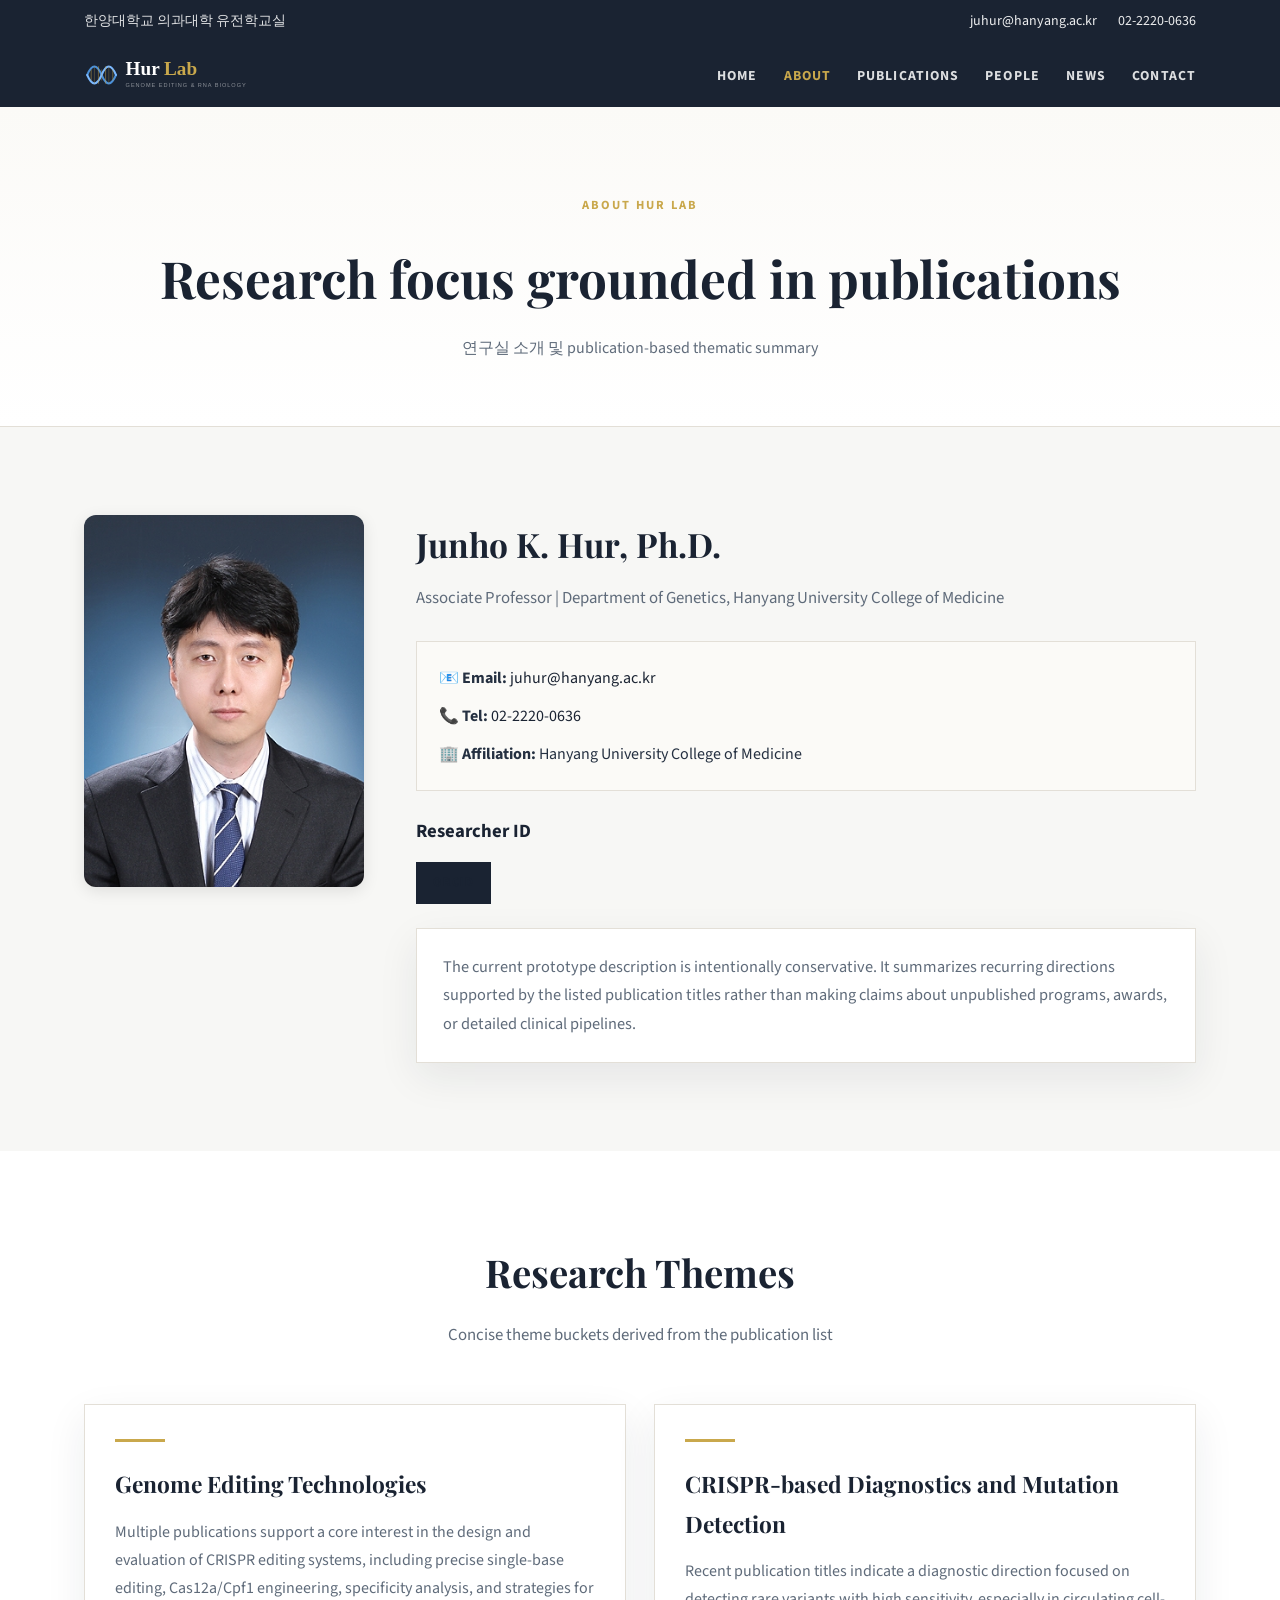
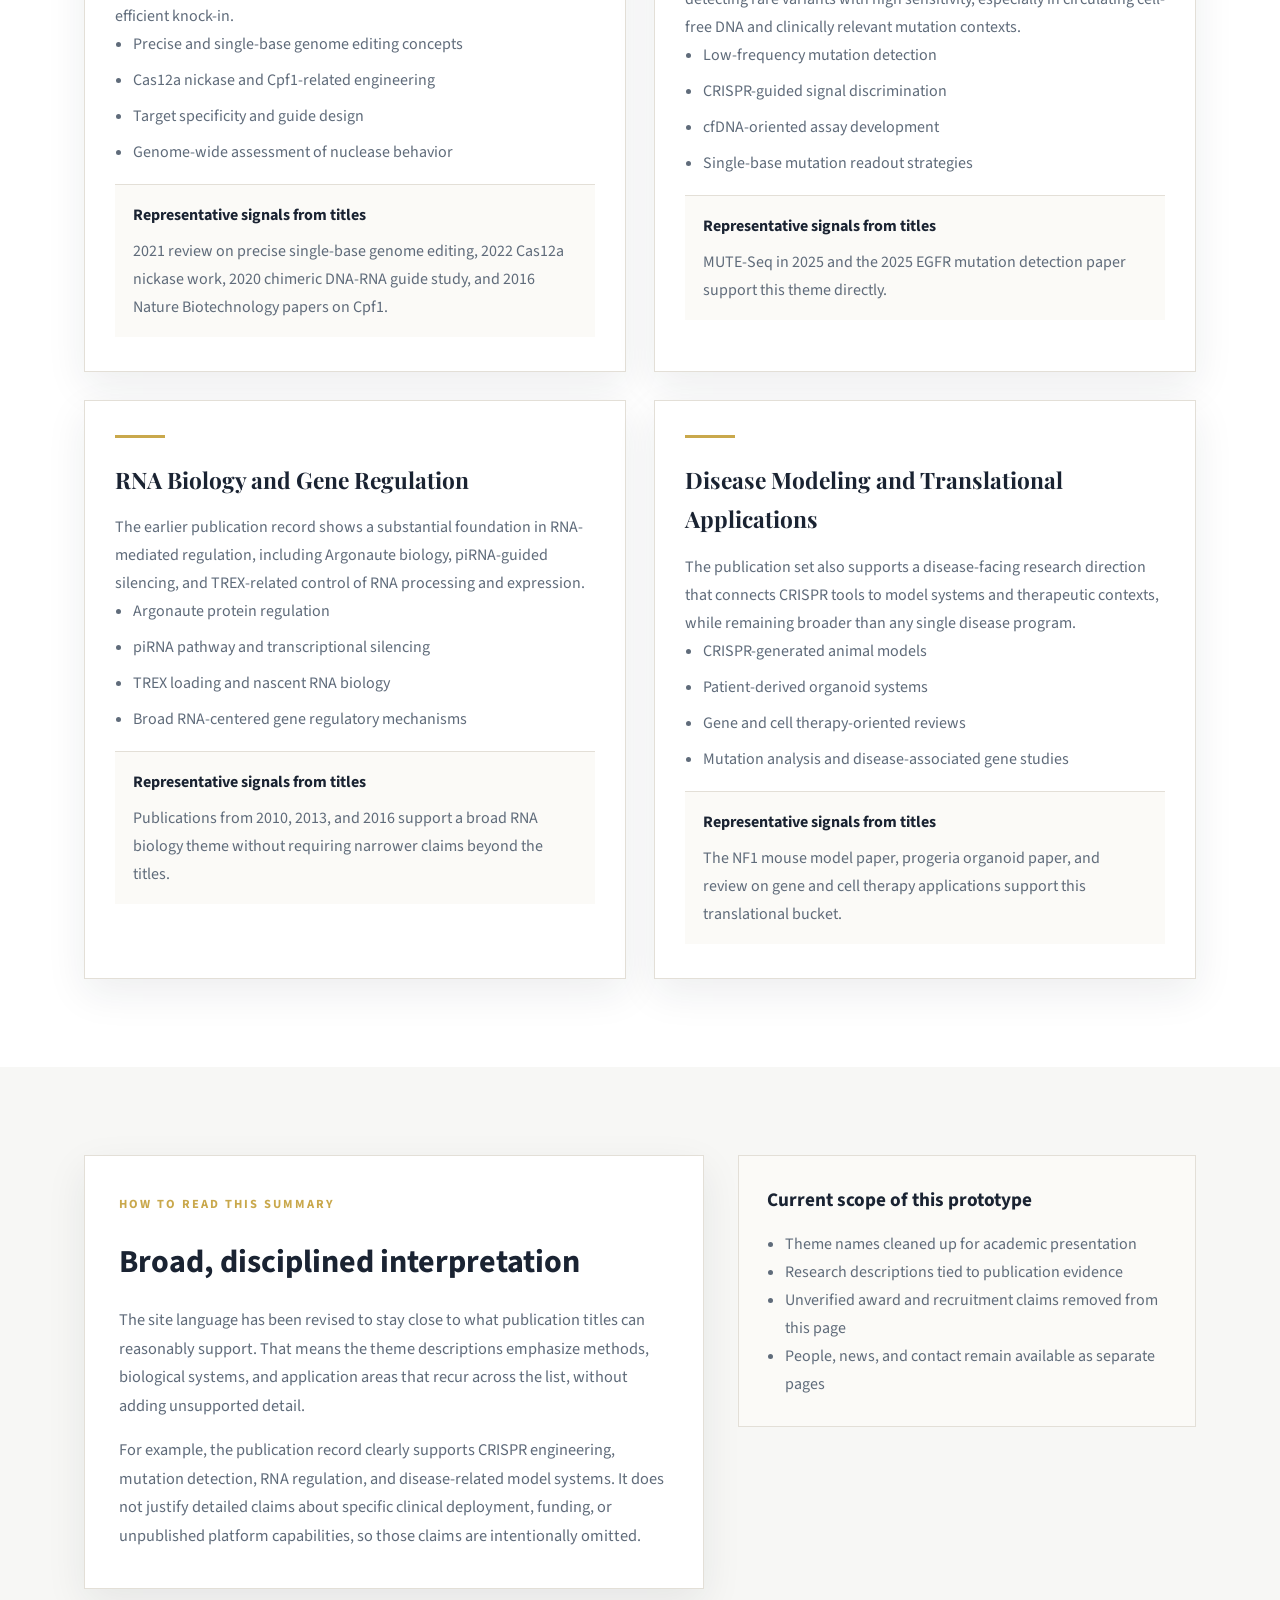
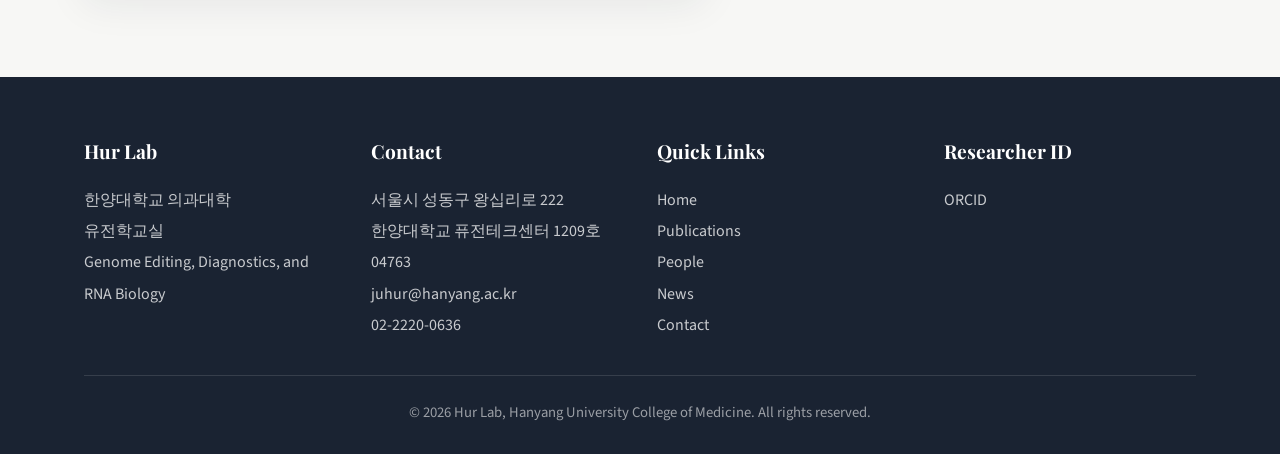
==== about.html @ 33941658 "Fix: dark bg for hero logo, update address to 퓨전테크센터 1209호" ====
<!DOCTYPE html>
<html lang="ko">
<head>
    <meta charset="UTF-8">
    <meta name="viewport" content="width=device-width, initial-scale=1.0">
    <title>About - Hur Lab</title>
    <link rel="stylesheet" href="style.css">
</head>
<body>
    <header>
        <div class="header-top">
            <div class="container">
                <div>한양대학교 의과대학 유전학교실</div>
                <div>
                    <a href="mailto:juhur@hanyang.ac.kr">juhur@hanyang.ac.kr</a>
                    <a href="tel:02-2220-0636">02-2220-0636</a>
                </div>
            </div>
        </div>
        <nav>
            <div class="container">
                <div class="nav-content">
                    <a href="index.html" class="logo">
                        <img src="logo.svg" alt="Hur Lab" style="height:40px;">
                                        </a>
                    <ul class="nav-links">
                        <li><a href="index.html">Home</a></li>
                        <li><a href="about.html" class="active">About</a></li>
                        <li><a href="publications.html">Publications</a></li>
                        <li><a href="people.html">People</a></li>
                        <li><a href="news.html">News</a></li>
                        <li><a href="contact.html">Contact</a></li>
                    </ul>
                </div>
            </div>
        </nav>
    </header>

    <section class="page-header">
        <div class="container">
            <div class="eyebrow">About Hur Lab</div>
            <h1>Research focus grounded in publications</h1>
            <p>연구실 소개 및 publication-based thematic summary</p>
        </div>
    </section>

    <section class="section-light">
        <div class="container">
            <div class="pi-profile">
                <div class="pi-image">
                    <img src="hurlab_pi_photo.png" alt="Prof. Junho K. Hur" style="width:100%; max-width:280px; border-radius:12px; box-shadow: 0 4px 16px rgba(0,0,0,0.1);">
                </div>
                <div class="pi-info">
                    <h2>Junho K. Hur, Ph.D.</h2>
                    <p class="pi-title">Associate Professor | Department of Genetics, Hanyang University College of Medicine</p>

                    <div class="contact-info">
                        <p><strong>📧 Email:</strong> <a href="mailto:juhur@hanyang.ac.kr">juhur@hanyang.ac.kr</a></p>
                        <p><strong>📞 Tel:</strong> <a href="tel:02-2220-0636">02-2220-0636</a></p>
                        <p><strong>🏢 Affiliation:</strong> Hanyang University College of Medicine</p>
                    </div>

                    <div class="researcher-ids">
                        <h3>Researcher ID</h3>
                        <p>
                            <a href="https://orcid.org/0000-0003-3794-1149" target="_blank" class="btn btn-small">ORCID</a>
                        </p>
                    </div>

                    <div class="overview-box" style="padding:24px 26px; margin-top: 10px;">
                        <p>The current prototype description is intentionally conservative. It summarizes recurring directions supported by the listed publication titles rather than making claims about unpublished programs, awards, or detailed clinical pipelines.</p>
                    </div>
                </div>
            </div>
        </div>
    </section>

    <section>
        <div class="container">
            <div class="section-title">
                <h2>Research Themes</h2>
                <p>Concise theme buckets derived from the publication list</p>
            </div>
            <div class="research-areas">
                <article class="research-area">
                    <div class="area-icon"></div>
                    <h3>Genome Editing Technologies</h3>
                    <p>Multiple publications support a core interest in the design and evaluation of CRISPR editing systems, including precise single-base editing, Cas12a/Cpf1 engineering, specificity analysis, and strategies for efficient knock-in.</p>
                    <ul>
                        <li>Precise and single-base genome editing concepts</li>
                        <li>Cas12a nickase and Cpf1-related engineering</li>
                        <li>Target specificity and guide design</li>
                        <li>Genome-wide assessment of nuclease behavior</li>
                    </ul>
                    <div class="theme-support">
                        <strong>Representative signals from titles</strong>
                        2021 review on precise single-base genome editing, 2022 Cas12a nickase work, 2020 chimeric DNA-RNA guide study, and 2016 Nature Biotechnology papers on Cpf1.
                    </div>
                </article>

                <article class="research-area">
                    <div class="area-icon"></div>
                    <h3>CRISPR-based Diagnostics and Mutation Detection</h3>
                    <p>Recent publication titles indicate a diagnostic direction focused on detecting rare variants with high sensitivity, especially in circulating cell-free DNA and clinically relevant mutation contexts.</p>
                    <ul>
                        <li>Low-frequency mutation detection</li>
                        <li>CRISPR-guided signal discrimination</li>
                        <li>cfDNA-oriented assay development</li>
                        <li>Single-base mutation readout strategies</li>
                    </ul>
                    <div class="theme-support">
                        <strong>Representative signals from titles</strong>
                        MUTE-Seq in 2025 and the 2025 EGFR mutation detection paper support this theme directly.
                    </div>
                </article>

                <article class="research-area">
                    <div class="area-icon"></div>
                    <h3>RNA Biology and Gene Regulation</h3>
                    <p>The earlier publication record shows a substantial foundation in RNA-mediated regulation, including Argonaute biology, piRNA-guided silencing, and TREX-related control of RNA processing and expression.</p>
                    <ul>
                        <li>Argonaute protein regulation</li>
                        <li>piRNA pathway and transcriptional silencing</li>
                        <li>TREX loading and nascent RNA biology</li>
                        <li>Broad RNA-centered gene regulatory mechanisms</li>
                    </ul>
                    <div class="theme-support">
                        <strong>Representative signals from titles</strong>
                        Publications from 2010, 2013, and 2016 support a broad RNA biology theme without requiring narrower claims beyond the titles.
                    </div>
                </article>

                <article class="research-area">
                    <div class="area-icon"></div>
                    <h3>Disease Modeling and Translational Applications</h3>
                    <p>The publication set also supports a disease-facing research direction that connects CRISPR tools to model systems and therapeutic contexts, while remaining broader than any single disease program.</p>
                    <ul>
                        <li>CRISPR-generated animal models</li>
                        <li>Patient-derived organoid systems</li>
                        <li>Gene and cell therapy-oriented reviews</li>
                        <li>Mutation analysis and disease-associated gene studies</li>
                    </ul>
                    <div class="theme-support">
                        <strong>Representative signals from titles</strong>
                        The NF1 mouse model paper, progeria organoid paper, and review on gene and cell therapy applications support this translational bucket.
                    </div>
                </article>
            </div>
        </div>
    </section>

    <section class="section-light">
        <div class="container">
            <div class="split-layout">
                <div class="overview-box">
                    <div class="eyebrow">How to read this summary</div>
                    <h2 style="font-size:2rem; color: var(--navy); margin-bottom: 16px;">Broad, disciplined interpretation</h2>
                    <p>The site language has been revised to stay close to what publication titles can reasonably support. That means the theme descriptions emphasize methods, biological systems, and application areas that recur across the list, without adding unsupported detail.</p>
                    <p>For example, the publication record clearly supports CRISPR engineering, mutation detection, RNA regulation, and disease-related model systems. It does not justify detailed claims about specific clinical deployment, funding, or unpublished platform capabilities, so those claims are intentionally omitted.</p>
                </div>
                <aside class="side-note">
                    <h3>Current scope of this prototype</h3>
                    <ul>
                        <li>Theme names cleaned up for academic presentation</li>
                        <li>Research descriptions tied to publication evidence</li>
                        <li>Unverified award and recruitment claims removed from this page</li>
                        <li>People, news, and contact remain available as separate pages</li>
                    </ul>
                </aside>
            </div>
        </div>
    </section>

    <footer>
        <div class="container">
            <div class="footer-content">
                <div class="footer-section">
                    <h3>Hur Lab</h3>
                    <p>한양대학교 의과대학<br>
                    유전학교실<br>
                    Genome Editing, Diagnostics, and RNA Biology</p>
                </div>
                <div class="footer-section">
                    <h3>Contact</h3>
                    <p>서울시 성동구 왕십리로 222<br>
                    한양대학교 퓨전테크센터 1209호<br>
                    04763</p>
                    <a href="mailto:juhur@hanyang.ac.kr">juhur@hanyang.ac.kr</a>
                    <a href="tel:02-2220-0636">02-2220-0636</a>
                </div>
                <div class="footer-section">
                    <h3>Quick Links</h3>
                    <a href="index.html">Home</a>
                    <a href="publications.html">Publications</a>
                    <a href="people.html">People</a>
                    <a href="news.html">News</a>
                    <a href="contact.html">Contact</a>
                </div>
                <div class="footer-section">
                    <h3>Researcher ID</h3>
                    <a href="https://orcid.org/0000-0003-3794-1149" target="_blank">ORCID</a>
                </div>
            </div>
            <div class="footer-bottom">
                <p>© 2026 Hur Lab, Hanyang University College of Medicine. All rights reserved.</p>
            </div>
        </div>
    </footer>
</body>
</html>
---- style.css ----
@import url('https://fonts.googleapis.com/css2?family=Playfair+Display:wght@600;700&family=Source+Sans+3:wght@300;400;500;600;700&display=swap');

* {
    margin: 0;
    padding: 0;
    box-sizing: border-box;
}

:root {
    --navy: #1a2332;
    --navy-light: #2c3e55;
    --gold: #c9a84c;
    --gold-soft: #e4d6ab;
    --text-dark: #253041;
    --text-gray: #5f6b7a;
    --bg-light: #f7f7f5;
    --bg-soft: #fbfaf7;
    --white: #ffffff;
    --border: #e3dfd7;
    --shadow: 0 14px 38px rgba(26, 35, 50, 0.08);
}

html {
    scroll-behavior: smooth;
}

body {
    font-family: 'Source Sans 3', 'Segoe UI', -apple-system, BlinkMacSystemFont, 'Roboto', 'Helvetica Neue', Arial, sans-serif;
    line-height: 1.75;
    color: var(--text-dark);
    background: var(--white);
}

a {
    color: inherit;
}

img {
    max-width: 100%;
}

.container {
    max-width: 1160px;
    margin: 0 auto;
    padding: 0 24px;
}

/* Header */
header {
    background: var(--navy);
    border-bottom: none;
    position: sticky;
    top: 0;
    z-index: 1000;
}

.header-top {
    background: var(--navy);
    color: rgba(255, 255, 255, 0.86);
    padding: 9px 0;
    font-size: 14px;
}

.header-top .container {
    display: flex;
    justify-content: space-between;
    align-items: center;
    gap: 16px;
}

.header-top a {
    color: rgba(255, 255, 255, 0.92);
    text-decoration: none;
    margin-left: 18px;
}

nav {
    padding: 12px 0;
    background: var(--navy);
}

.nav-content {
    display: flex;
    justify-content: space-between;
    align-items: center;
    gap: 24px;
}

.logo {
    text-decoration: none;
    display: inline-block;
}

.logo img {
    height: 40px;
    display: block;
}

.logo span {
    display: none;
}

.nav-links {
    display: flex;
    gap: 26px;
    list-style: none;
    flex-wrap: wrap;
}

.nav-links a {
    color: rgba(255, 255, 255, 0.85);
    text-decoration: none;
    font-size: 0.86rem;
    font-weight: 700;
    letter-spacing: 0.08em;
    text-transform: uppercase;
    transition: color 0.2s ease;
}

.nav-links a:hover,
.nav-links a.active {
    color: var(--gold);
}

/* Common buttons */
.btn {
    display: inline-flex;
    align-items: center;
    justify-content: center;
    gap: 8px;
    padding: 13px 28px;
    border-radius: 0;
    text-decoration: none;
    font-size: 0.86rem;
    font-weight: 700;
    letter-spacing: 0.08em;
    text-transform: uppercase;
    transition: all 0.22s ease;
    border: 1.5px solid transparent;
}

.btn-primary {
    background: var(--navy);
    color: var(--white);
}

.btn-primary:hover {
    background: var(--navy-light);
}

.btn-outline {
    border-color: var(--navy);
    color: var(--navy);
    background: transparent;
}

.btn-outline:hover {
    background: var(--navy);
    color: var(--white);
}

.btn-small {
    padding: 9px 16px;
    font-size: 0.78rem;
    background: var(--navy);
    color: var(--white);
    text-decoration: none;
    display: inline-block;
    margin-right: 10px;
}

.btn-small:hover {
    background: var(--navy-light);
}

/* Hero */
.hero {
    padding: 112px 0 96px;
    background: linear-gradient(180deg, var(--bg-soft) 0%, #ffffff 72%);
}

.hero-inner {
    max-width: 920px;
}

.eyebrow {
    font-size: 0.78rem;
    font-weight: 700;
    letter-spacing: 0.16em;
    text-transform: uppercase;
    color: var(--gold);
    margin-bottom: 18px;
}

.hero h1,
.page-header h1,
.section-title h2,
.split-heading h2,
.stat-number,
.panel-title,
.research-area h3,
.person-info h3,
.news-item h3,
.pub-item h3,
.pi-info h2,
.focus-card h3,
.highlight-card h3,
.theme-card h3,
.info-panel h3 {
    font-family: 'Playfair Display', serif;
}

.hero h1 {
    font-size: clamp(2.6rem, 5vw, 4.3rem);
    line-height: 1.12;
    color: var(--navy);
    margin-bottom: 24px;
}

.hero .subtitle {
    font-size: 1.2rem;
    color: var(--text-gray);
    max-width: 720px;
    margin-bottom: 18px;
    font-weight: 400;
}

.hero .affiliation {
    font-size: 1rem;
    color: var(--text-gray);
    margin-bottom: 34px;
}

.cta-buttons {
    display: flex;
    gap: 14px;
    flex-wrap: wrap;
}

/* Stats */
.stats,
.stats-bar {
    background: var(--navy);
    color: var(--white);
    padding: 34px 0;
}

.stats-grid,
.stat-grid {
    display: grid;
    grid-template-columns: repeat(4, minmax(0, 1fr));
    gap: 24px;
}

.stat-item {
    text-align: center;
}

.stat-item h3,
.stat-number {
    font-family: 'Playfair Display', serif;
    font-size: 2.35rem;
    font-weight: 700;
    color: var(--white);
    margin-bottom: 8px;
}

.stat-item p,
.stat-label {
    color: rgba(255, 255, 255, 0.7);
    font-size: 0.8rem;
    letter-spacing: 0.12em;
    text-transform: uppercase;
    line-height: 1.5;
}

/* Sections */
section {
    padding: 88px 0;
}

.section-light,
.alt-section {
    background: var(--bg-light);
}

.section-title {
    max-width: 760px;
    margin: 0 auto 54px;
    text-align: center;
}

.section-title h2 {
    font-size: clamp(2rem, 3vw, 2.6rem);
    color: var(--navy);
    margin-bottom: 14px;
}

.section-title p {
    font-size: 1.05rem;
    color: var(--text-gray);
}

.section-intro {
    max-width: 760px;
    margin: 0 auto 40px;
    color: var(--text-gray);
    font-size: 1.02rem;
    text-align: center;
}

.page-header {
    background: linear-gradient(180deg, var(--bg-soft) 0%, #ffffff 100%);
    color: var(--navy);
    padding: 88px 0 64px;
    text-align: center;
    border-bottom: 1px solid var(--border);
}

.page-header h1 {
    font-size: clamp(2.3rem, 4vw, 3.5rem);
    margin-bottom: 10px;
}

.page-header p {
    font-size: 1rem;
    color: var(--text-gray);
}

/* Cards / panels */
.card,
.highlight-card,
.research-area,
.person-card,
.news-item,
.pub-item,
.info-panel,
.theme-card,
.focus-card,
.overview-box {
    background: var(--white);
    border: 1px solid var(--border);
    box-shadow: var(--shadow);
}

.highlights-grid,
.research-areas,
.theme-grid,
.focus-grid {
    display: grid;
    grid-template-columns: repeat(2, minmax(0, 1fr));
    gap: 28px;
}

.highlight-card,
.research-area,
.theme-card,
.focus-card,
.info-panel {
    padding: 34px 30px;
}

.highlight-card h3,
.research-area h3,
.theme-card h3,
.focus-card h3,
.info-panel h3 {
    color: var(--navy);
    font-size: 1.42rem;
    margin-bottom: 14px;
}

.highlight-card p,
.research-area p,
.theme-card p,
.focus-card p,
.info-panel p {
    color: var(--text-gray);
}

.card-kicker {
    color: var(--gold);
    text-transform: uppercase;
    letter-spacing: 0.12em;
    font-weight: 700;
    font-size: 0.76rem;
    margin-bottom: 14px;
}

.area-icon,
.highlight-icon {
    width: 50px;
    height: 3px;
    background: var(--gold);
    margin-bottom: 22px;
    font-size: 0;
}

.highlight-meta,
.theme-meta,
.pub-meta {
    display: flex;
    gap: 16px;
    flex-wrap: wrap;
    margin-bottom: 14px;
    color: var(--text-gray);
    font-size: 0.88rem;
}

.highlight-meta span,
.pub-meta span {
    display: inline-flex;
    align-items: center;
    gap: 6px;
}

.read-more {
    color: var(--navy);
    text-decoration: none;
    font-weight: 700;
}

.read-more:hover {
    color: var(--gold);
}

/* Overview / split */
.split-layout {
    display: grid;
    grid-template-columns: 1.15fr 0.85fr;
    gap: 34px;
    align-items: start;
}

.overview-box {
    padding: 38px 34px;
}

.overview-box p {
    color: var(--text-gray);
    margin-bottom: 16px;
    font-size: 1.02rem;
}

.overview-box p:last-child {
    margin-bottom: 0;
}

.side-note {
    background: var(--bg-soft);
    border: 1px solid var(--border);
    padding: 28px;
}

.side-note h3 {
    color: var(--navy);
    font-size: 1.2rem;
    margin-bottom: 12px;
}

.side-note p,
.side-note li {
    color: var(--text-gray);
}

.side-note ul {
    margin-left: 18px;
}

/* PI Profile */
.pi-profile {
    display: grid;
    grid-template-columns: 280px 1fr;
    gap: 52px;
    align-items: start;
}

.pi-image .placeholder-image {
    width: 100%;
    aspect-ratio: 1 / 1;
    background: linear-gradient(135deg, var(--navy), #39506b);
    color: var(--white);
    display: flex;
    align-items: center;
    justify-content: center;
    font-size: 110px;
}

.pi-info h2 {
    color: var(--navy);
    font-size: 2.1rem;
    margin-bottom: 10px;
}

.pi-title {
    color: var(--text-gray);
    font-size: 1.05rem;
    margin-bottom: 28px;
}

.contact-info {
    background: var(--bg-soft);
    border: 1px solid var(--border);
    padding: 22px;
    margin-bottom: 24px;
}

.contact-info p {
    margin-bottom: 10px;
}

.contact-info p:last-child {
    margin-bottom: 0;
}

.contact-info a,
.researcher-ids a,
.pub-links a,
.person-info .email a,
.contact-info-section a,
.footer-section a {
    color: var(--navy);
    text-decoration: none;
}

.contact-info a:hover,
.researcher-ids a:hover,
.pub-links a:hover,
.person-info .email a:hover,
.contact-info-section a:hover {
    color: var(--gold);
}

.researcher-ids,
.awards {
    margin-bottom: 24px;
}

.researcher-ids h3,
.awards h3 {
    color: var(--navy);
    margin-bottom: 14px;
}

/* Research areas */
.research-areas {
    grid-template-columns: repeat(2, minmax(0, 1fr));
}

.research-area ul {
    margin: 0 0 18px 18px;
    color: var(--text-gray);
}

.research-area li {
    margin-bottom: 8px;
}

.area-application,
.highlight-tech,
.theme-support {
    margin-top: 18px;
    padding: 16px 18px;
    border-top: 1px solid var(--border);
    color: var(--text-gray);
    background: var(--bg-soft);
}

.highlight-tech {
    border-top: none;
}

.highlight-tech strong,
.theme-support strong {
    color: var(--navy);
    display: block;
    margin-bottom: 8px;
}

/* Publications */
.pub-list {
    max-width: 960px;
    margin: 0 auto;
}

.pub-year-block {
    margin-top: 58px;
}

.pub-year-block:first-child {
    margin-top: 0;
}

.year-heading {
    font-family: 'Playfair Display', serif;
    color: var(--navy);
    font-size: 1.9rem;
    margin-bottom: 22px;
    padding-bottom: 10px;
    border-bottom: 1px solid var(--border);
}

.pub-item {
    padding: 28px 30px;
    margin-bottom: 22px;
    border-left: 3px solid var(--gold);
}

.pub-item h3 {
    color: var(--navy);
    font-size: 1.18rem;
    line-height: 1.45;
    margin-bottom: 12px;
}

.pub-authors {
    color: var(--text-gray);
    margin-bottom: 10px;
}

.pub-links a {
    margin-right: 14px;
    font-weight: 700;
}

.publication-intro {
    max-width: 960px;
    margin: 0 auto 42px;
    padding: 28px 30px;
    background: var(--bg-soft);
    border: 1px solid var(--border);
}

.publication-intro p {
    color: var(--text-gray);
    margin-bottom: 12px;
}

.publication-intro p:last-child {
    margin-bottom: 0;
}

/* People */
.people-section {
    margin-bottom: 60px;
}

.people-grid {
    display: grid;
    grid-template-columns: repeat(auto-fill, minmax(250px, 1fr));
    gap: 28px;
}

.person-card {
    overflow: hidden;
    transition: transform 0.25s ease, box-shadow 0.25s ease;
}

.person-card:hover {
    transform: translateY(-4px);
}

.person-image {
    width: 100%;
    height: 220px;
    background: linear-gradient(135deg, var(--navy), #39506b);
    display: flex;
    align-items: center;
    justify-content: center;
    font-size: 76px;
    color: var(--white);
}

.person-info {
    padding: 22px;
}

.person-info h3 {
    color: var(--navy);
    font-size: 1.24rem;
    margin-bottom: 6px;
}

.person-info .position,
.person-info .research,
.person-info .email {
    color: var(--text-gray);
    font-size: 0.96rem;
}

.person-info .research {
    margin-top: 10px;
}

.person-info .email {
    margin-top: 12px;
}

/* News */
.news-list {
    max-width: 940px;
    margin: 0 auto;
}

.news-item {
    padding: 28px 30px;
    margin-bottom: 22px;
    border-left: 3px solid var(--gold);
}

.news-date {
    color: var(--gold);
    font-weight: 700;
    letter-spacing: 0.08em;
    text-transform: uppercase;
    margin-bottom: 10px;
    font-size: 0.82rem;
}

.news-item h3 {
    color: var(--navy);
    font-size: 1.4rem;
    margin-bottom: 12px;
}

.news-item p {
    color: var(--text-gray);
    line-height: 1.8;
}

/* Contact */
.contact-grid {
    display: grid;
    grid-template-columns: 1fr 1fr;
    gap: 40px;
}

.contact-info-section h3 {
    color: var(--navy);
    margin-bottom: 16px;
}

.contact-info-section p {
    margin-bottom: 10px;
    color: var(--text-gray);
}

.map-placeholder {
    background: var(--bg-soft);
    border: 1px solid var(--border);
    min-height: 360px;
    display: flex;
    align-items: center;
    justify-content: center;
    color: var(--text-gray);
    font-size: 58px;
}

/* Footer */
footer {
    background: var(--navy);
    color: var(--white);
    padding: 58px 0 28px;
}

.footer-content {
    display: grid;
    grid-template-columns: repeat(auto-fit, minmax(220px, 1fr));
    gap: 34px;
    margin-bottom: 34px;
}

.footer-section h3 {
    font-family: 'Playfair Display', serif;
    margin-bottom: 16px;
    font-size: 1.2rem;
}

.footer-section p,
.footer-section a {
    color: rgba(255, 255, 255, 0.76);
    line-height: 1.95;
    text-decoration: none;
    display: block;
}

.footer-section a:hover {
    color: #ffffff;
}

.footer-bottom {
    border-top: 1px solid rgba(255, 255, 255, 0.12);
    padding-top: 24px;
    text-align: center;
    color: rgba(255, 255, 255, 0.56);
    font-size: 0.92rem;
}

/* Responsive */
@media (max-width: 960px) {
    .stats-grid,
    .stat-grid,
    .highlights-grid,
    .research-areas,
    .theme-grid,
    .focus-grid,
    .split-layout,
    .contact-grid,
    .pi-profile {
        grid-template-columns: 1fr;
    }
}

@media (max-width: 768px) {
    .header-top .container,
    .nav-content {
        flex-direction: column;
        align-items: flex-start;
    }

    .nav-links {
        gap: 14px 18px;
    }

    .hero {
        padding: 86px 0 72px;
    }

    .page-header {
        padding: 68px 0 50px;
    }

    .stats-grid,
    .stat-grid {
        grid-template-columns: repeat(2, minmax(0, 1fr));
    }

    .section-title {
        margin-bottom: 42px;
    }

    section {
        padding: 70px 0;
    }

    .highlight-card,
    .research-area,
    .theme-card,
    .focus-card,
    .info-panel,
    .pub-item,
    .news-item,
    .overview-box,
    .publication-intro {
        padding: 24px 22px;
    }
}

@media (max-width: 560px) {
    .container {
        padding: 0 18px;
    }

    .stats-grid,
    .stat-grid {
        grid-template-columns: 1fr;
    }

    .cta-buttons {
        width: 100%;
    }

    .cta-buttons .btn {
        width: 100%;
    }
}
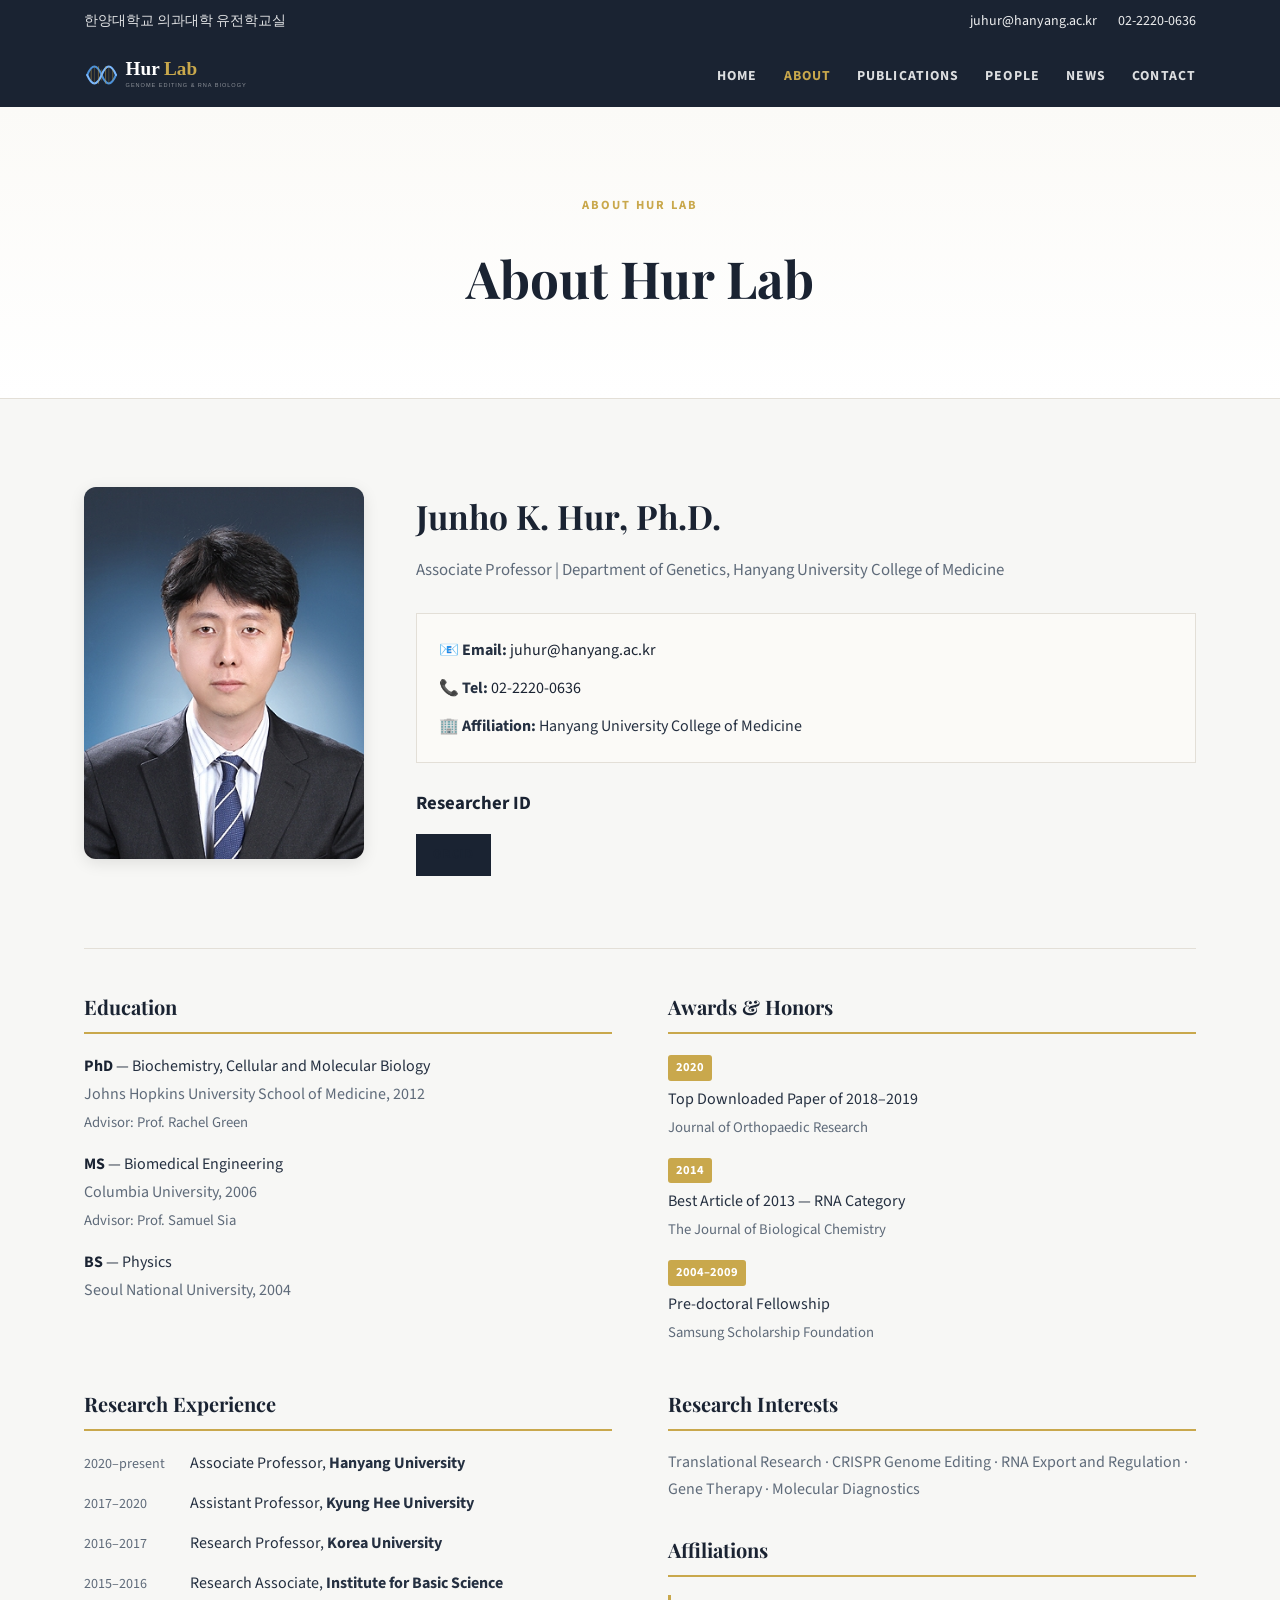
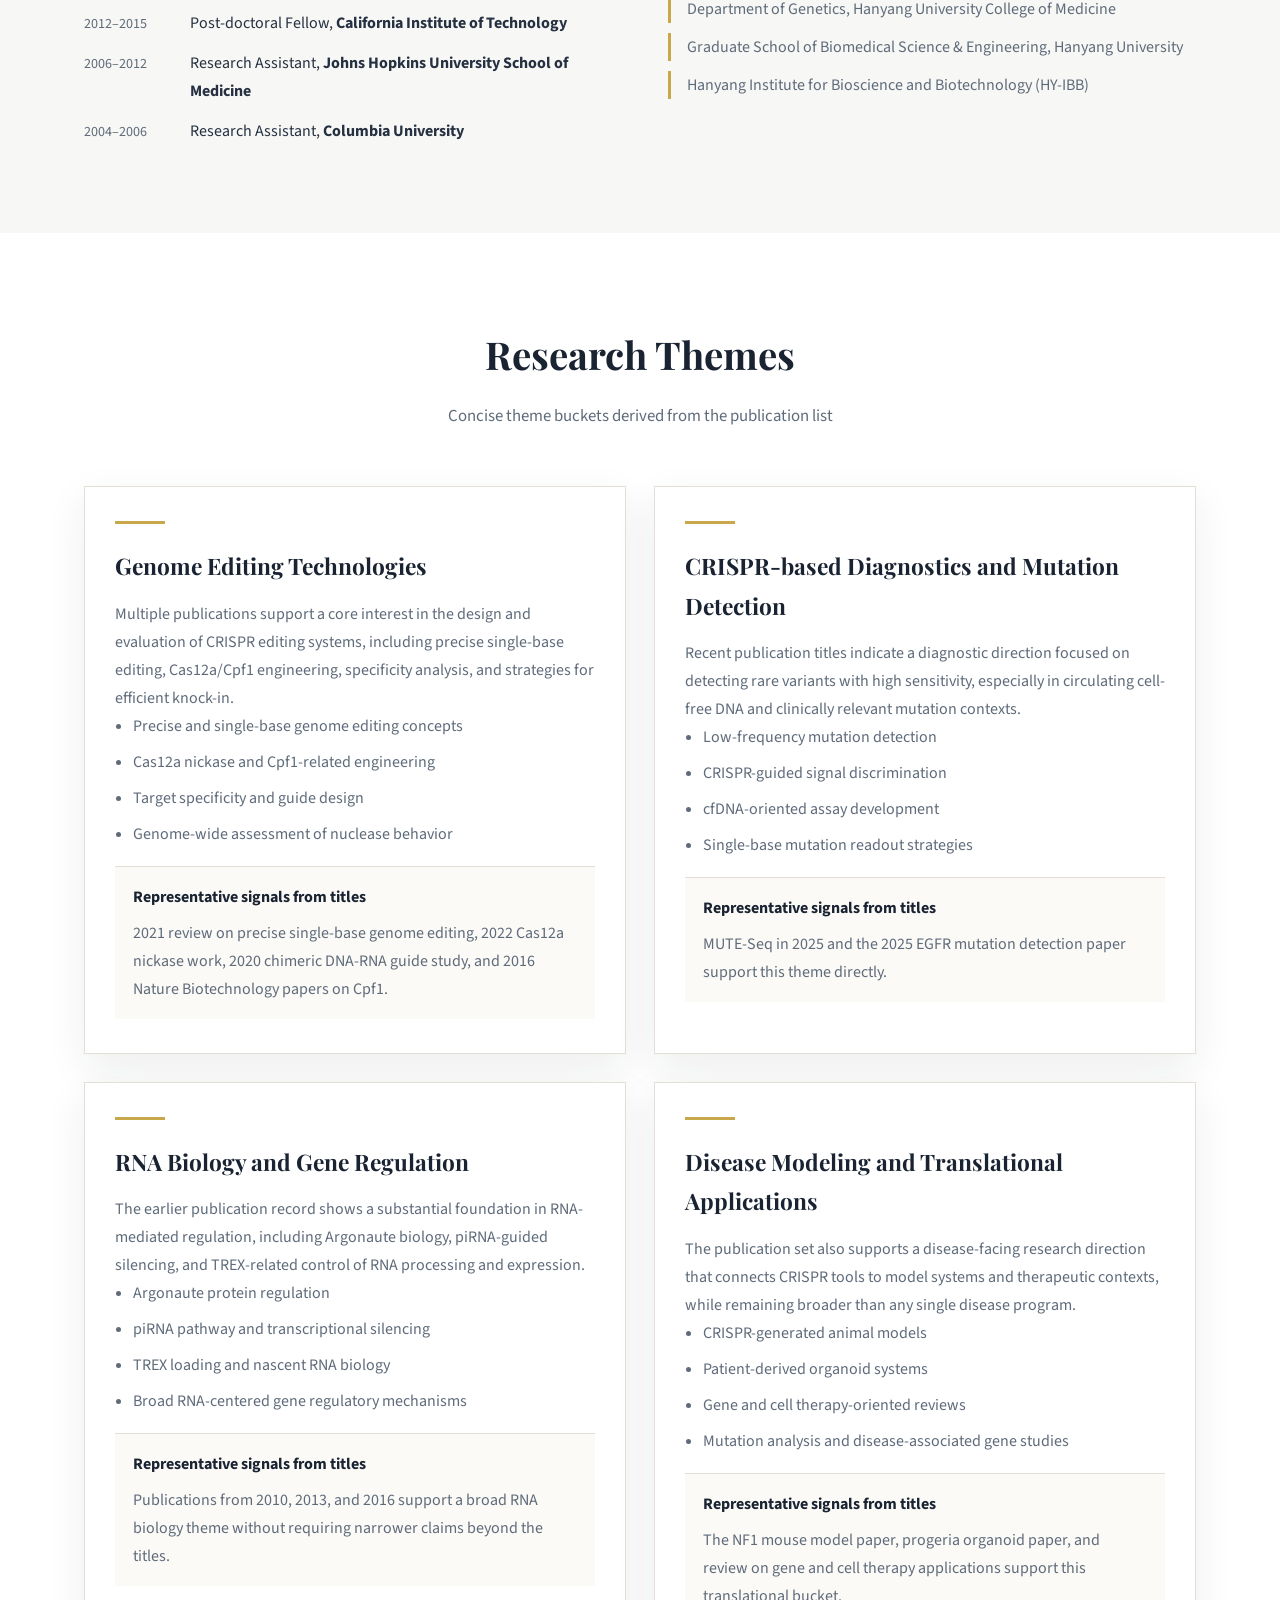
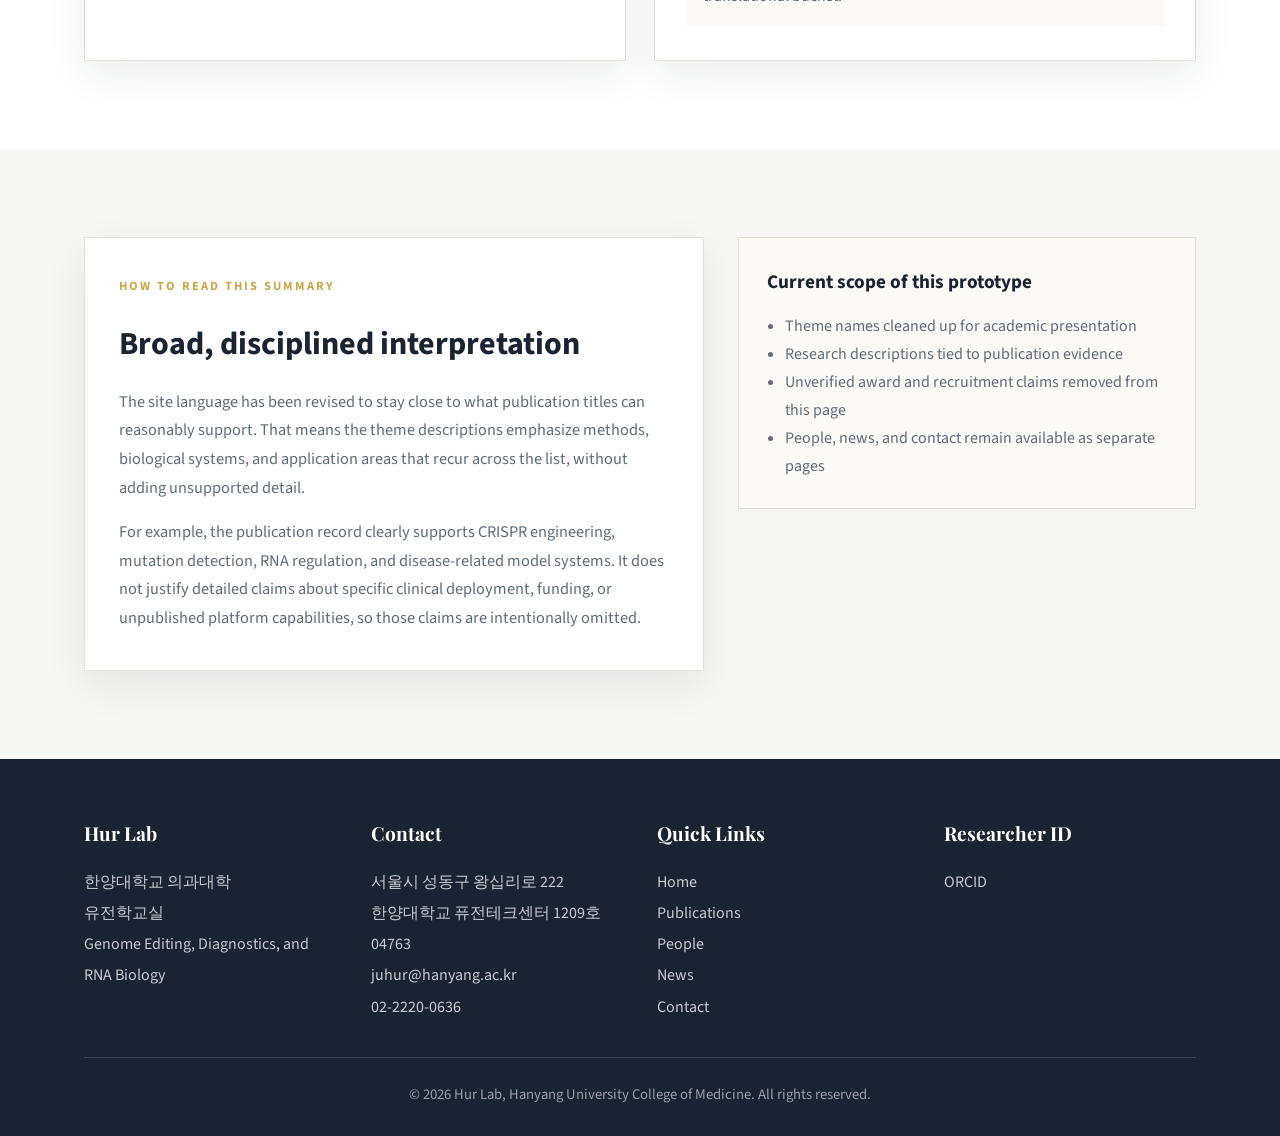
==== commit 7925fb19: "Major update: Full CV (64 papers), PI profile, light logo, English-only names, remove directions" ====
--- a/about.html
+++ b/about.html
@@ -38,9 +38,9 @@
 
     <section class="page-header">
         <div class="container">
-            <div class="eyebrow">About Hur Lab</div>
-            <h1>Research focus grounded in publications</h1>
-            <p>연구실 소개 및 publication-based thematic summary</p>
+            <div class="eyebrow">ABOUT HUR LAB</div>
+            <h1>About Hur Lab</h1>
+
         </div>
     </section>
 
@@ -67,11 +67,108 @@
                         </p>
                     </div>
 
-                    <div class="overview-box" style="padding:24px 26px; margin-top: 10px;">
-                        <p>The current prototype description is intentionally conservative. It summarizes recurring directions supported by the listed publication titles rather than making claims about unpublished programs, awards, or detailed clinical pipelines.</p>
-                    </div>
-                </div>
-            </div>
+                </div>
+            </div>
+
+            <!-- CV Detail sections -->
+            <div style="margin-top: 48px; border-top: 1px solid var(--border); padding-top: 40px;">
+
+                <div style="display: grid; grid-template-columns: 1fr 1fr; gap: 40px 56px;">
+
+                    <!-- Education -->
+                    <div>
+                        <h3 style="font-family:'Playfair Display',serif; color:var(--navy); font-size:1.25rem; margin-bottom:18px; padding-bottom:8px; border-bottom:2px solid var(--gold);">Education</h3>
+                        <ul style="list-style:none; padding:0; margin:0;">
+                            <li style="margin-bottom:14px;">
+                                <strong style="color:var(--navy);">PhD</strong> — Biochemistry, Cellular and Molecular Biology<br>
+                                <span style="color:var(--text-gray);">Johns Hopkins University School of Medicine, 2012</span><br>
+                                <span style="color:var(--text-gray); font-size:0.92rem;">Advisor: Prof. Rachel Green</span>
+                            </li>
+                            <li style="margin-bottom:14px;">
+                                <strong style="color:var(--navy);">MS</strong> — Biomedical Engineering<br>
+                                <span style="color:var(--text-gray);">Columbia University, 2006</span><br>
+                                <span style="color:var(--text-gray); font-size:0.92rem;">Advisor: Prof. Samuel Sia</span>
+                            </li>
+                            <li>
+                                <strong style="color:var(--navy);">BS</strong> — Physics<br>
+                                <span style="color:var(--text-gray);">Seoul National University, 2004</span>
+                            </li>
+                        </ul>
+                    </div>
+
+                    <!-- Awards -->
+                    <div>
+                        <h3 style="font-family:'Playfair Display',serif; color:var(--navy); font-size:1.25rem; margin-bottom:18px; padding-bottom:8px; border-bottom:2px solid var(--gold);">Awards &amp; Honors</h3>
+                        <ul style="list-style:none; padding:0; margin:0;">
+                            <li style="margin-bottom:14px;">
+                                <span style="display:inline-block; background:var(--gold); color:#fff; font-size:0.78rem; font-weight:700; padding:2px 8px; border-radius:3px; margin-bottom:4px;">2020</span><br>
+                                Top Downloaded Paper of 2018–2019<br>
+                                <span style="color:var(--text-gray); font-size:0.92rem;">Journal of Orthopaedic Research</span>
+                            </li>
+                            <li style="margin-bottom:14px;">
+                                <span style="display:inline-block; background:var(--gold); color:#fff; font-size:0.78rem; font-weight:700; padding:2px 8px; border-radius:3px; margin-bottom:4px;">2014</span><br>
+                                Best Article of 2013 — RNA Category<br>
+                                <span style="color:var(--text-gray); font-size:0.92rem;">The Journal of Biological Chemistry</span>
+                            </li>
+                            <li>
+                                <span style="display:inline-block; background:var(--gold); color:#fff; font-size:0.78rem; font-weight:700; padding:2px 8px; border-radius:3px; margin-bottom:4px;">2004–2009</span><br>
+                                Pre-doctoral Fellowship<br>
+                                <span style="color:var(--text-gray); font-size:0.92rem;">Samsung Scholarship Foundation</span>
+                            </li>
+                        </ul>
+                    </div>
+
+                    <!-- Research Experience -->
+                    <div>
+                        <h3 style="font-family:'Playfair Display',serif; color:var(--navy); font-size:1.25rem; margin-bottom:18px; padding-bottom:8px; border-bottom:2px solid var(--gold);">Research Experience</h3>
+                        <ul style="list-style:none; padding:0; margin:0;">
+                            <li style="margin-bottom:12px; display:flex; gap:16px; align-items:baseline;">
+                                <span style="color:var(--text-gray); font-size:0.88rem; white-space:nowrap; min-width:90px;">2020–present</span>
+                                <span>Associate Professor, <strong>Hanyang University</strong></span>
+                            </li>
+                            <li style="margin-bottom:12px; display:flex; gap:16px; align-items:baseline;">
+                                <span style="color:var(--text-gray); font-size:0.88rem; white-space:nowrap; min-width:90px;">2017–2020</span>
+                                <span>Assistant Professor, <strong>Kyung Hee University</strong></span>
+                            </li>
+                            <li style="margin-bottom:12px; display:flex; gap:16px; align-items:baseline;">
+                                <span style="color:var(--text-gray); font-size:0.88rem; white-space:nowrap; min-width:90px;">2016–2017</span>
+                                <span>Research Professor, <strong>Korea University</strong></span>
+                            </li>
+                            <li style="margin-bottom:12px; display:flex; gap:16px; align-items:baseline;">
+                                <span style="color:var(--text-gray); font-size:0.88rem; white-space:nowrap; min-width:90px;">2015–2016</span>
+                                <span>Research Associate, <strong>Institute for Basic Science</strong></span>
+                            </li>
+                            <li style="margin-bottom:12px; display:flex; gap:16px; align-items:baseline;">
+                                <span style="color:var(--text-gray); font-size:0.88rem; white-space:nowrap; min-width:90px;">2012–2015</span>
+                                <span>Post-doctoral Fellow, <strong>California Institute of Technology</strong></span>
+                            </li>
+                            <li style="margin-bottom:12px; display:flex; gap:16px; align-items:baseline;">
+                                <span style="color:var(--text-gray); font-size:0.88rem; white-space:nowrap; min-width:90px;">2006–2012</span>
+                                <span>Research Assistant, <strong>Johns Hopkins University School of Medicine</strong></span>
+                            </li>
+                            <li style="display:flex; gap:16px; align-items:baseline;">
+                                <span style="color:var(--text-gray); font-size:0.88rem; white-space:nowrap; min-width:90px;">2004–2006</span>
+                                <span>Research Assistant, <strong>Columbia University</strong></span>
+                            </li>
+                        </ul>
+                    </div>
+
+                    <!-- Research Interests & Affiliations -->
+                    <div>
+                        <h3 style="font-family:'Playfair Display',serif; color:var(--navy); font-size:1.25rem; margin-bottom:18px; padding-bottom:8px; border-bottom:2px solid var(--gold);">Research Interests</h3>
+                        <p style="color:var(--text-gray); line-height:1.7; margin-bottom:28px;">Translational Research · CRISPR Genome Editing · RNA Export and Regulation · Gene Therapy · Molecular Diagnostics</p>
+
+                        <h3 style="font-family:'Playfair Display',serif; color:var(--navy); font-size:1.25rem; margin-bottom:18px; padding-bottom:8px; border-bottom:2px solid var(--gold);">Affiliations</h3>
+                        <ul style="list-style:none; padding:0; margin:0;">
+                            <li style="margin-bottom:10px; padding-left:16px; border-left:3px solid var(--gold); color:var(--text-gray);">Department of Genetics, Hanyang University College of Medicine</li>
+                            <li style="margin-bottom:10px; padding-left:16px; border-left:3px solid var(--gold); color:var(--text-gray);">Graduate School of Biomedical Science &amp; Engineering, Hanyang University</li>
+                            <li style="padding-left:16px; border-left:3px solid var(--gold); color:var(--text-gray);">Hanyang Institute for Bioscience and Biotechnology (HY-IBB)</li>
+                        </ul>
+                    </div>
+
+                </div>
+            </div>
+
         </div>
     </section>
 
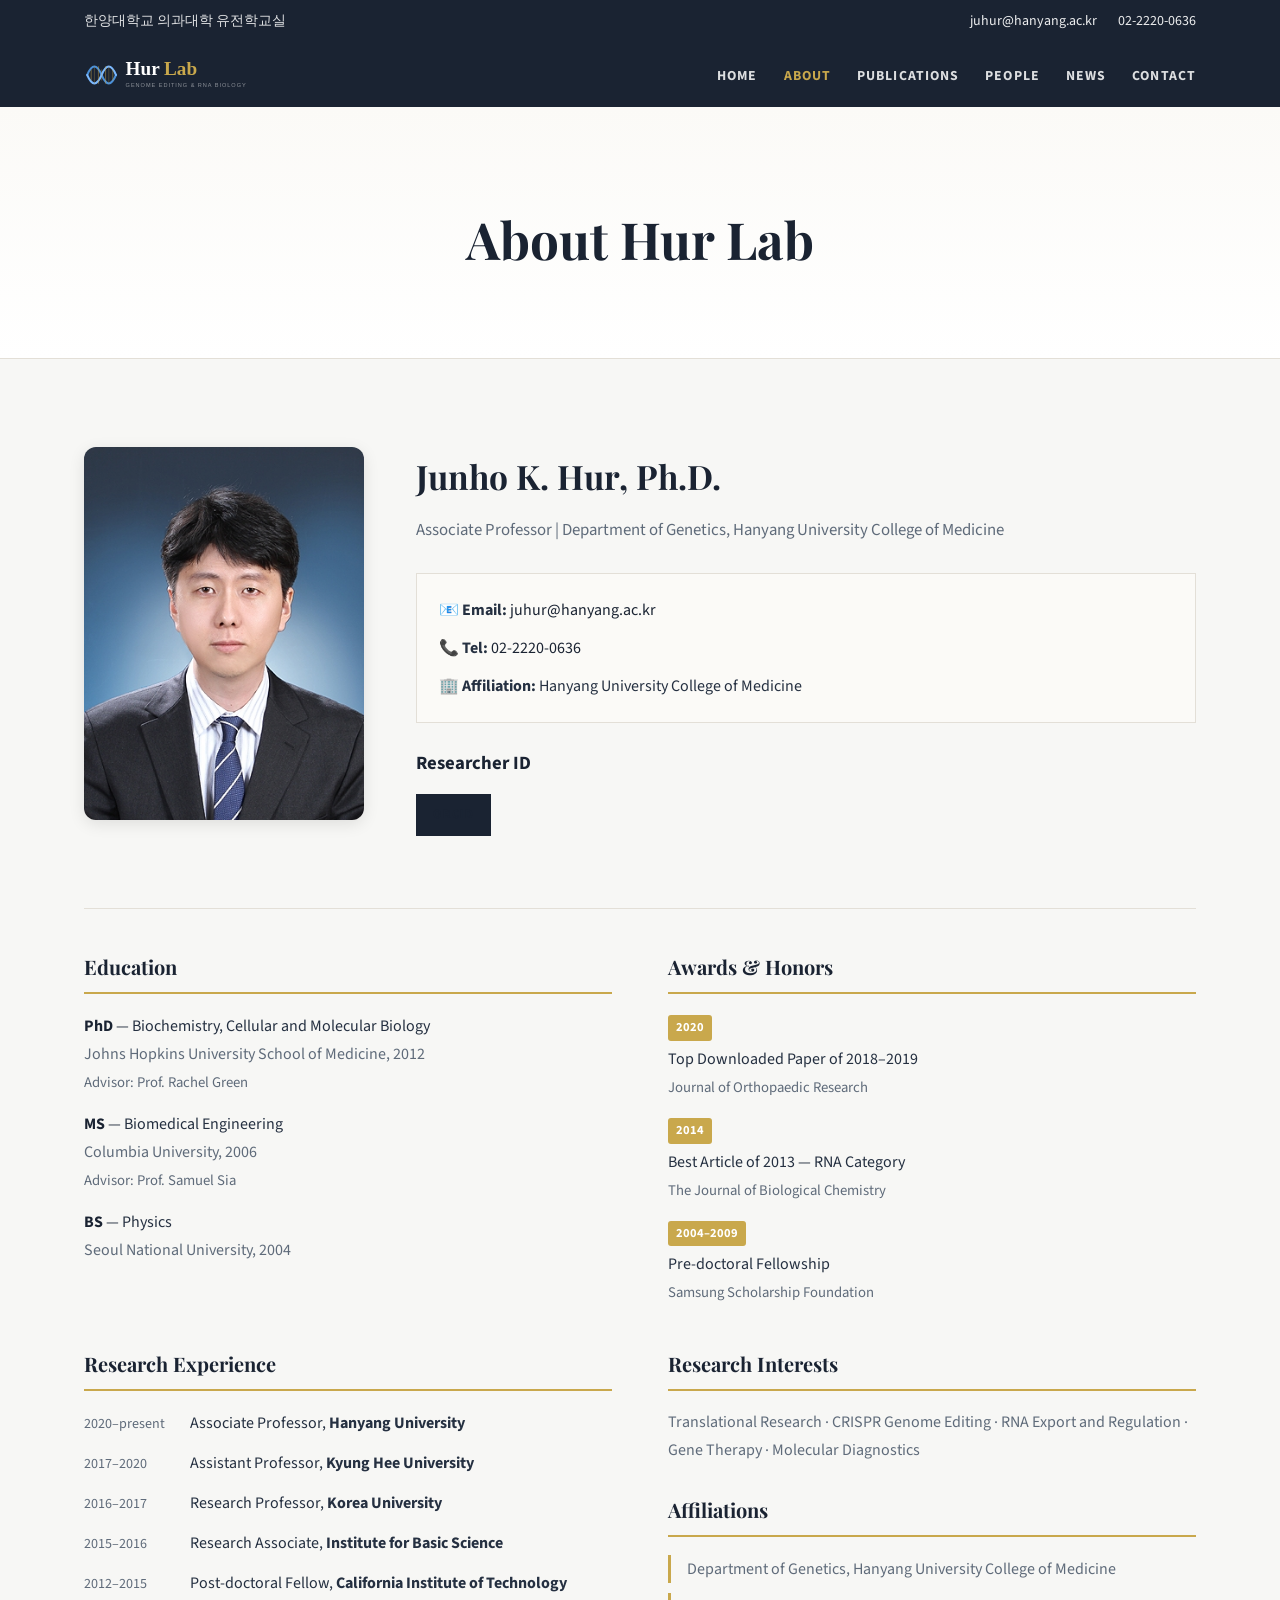
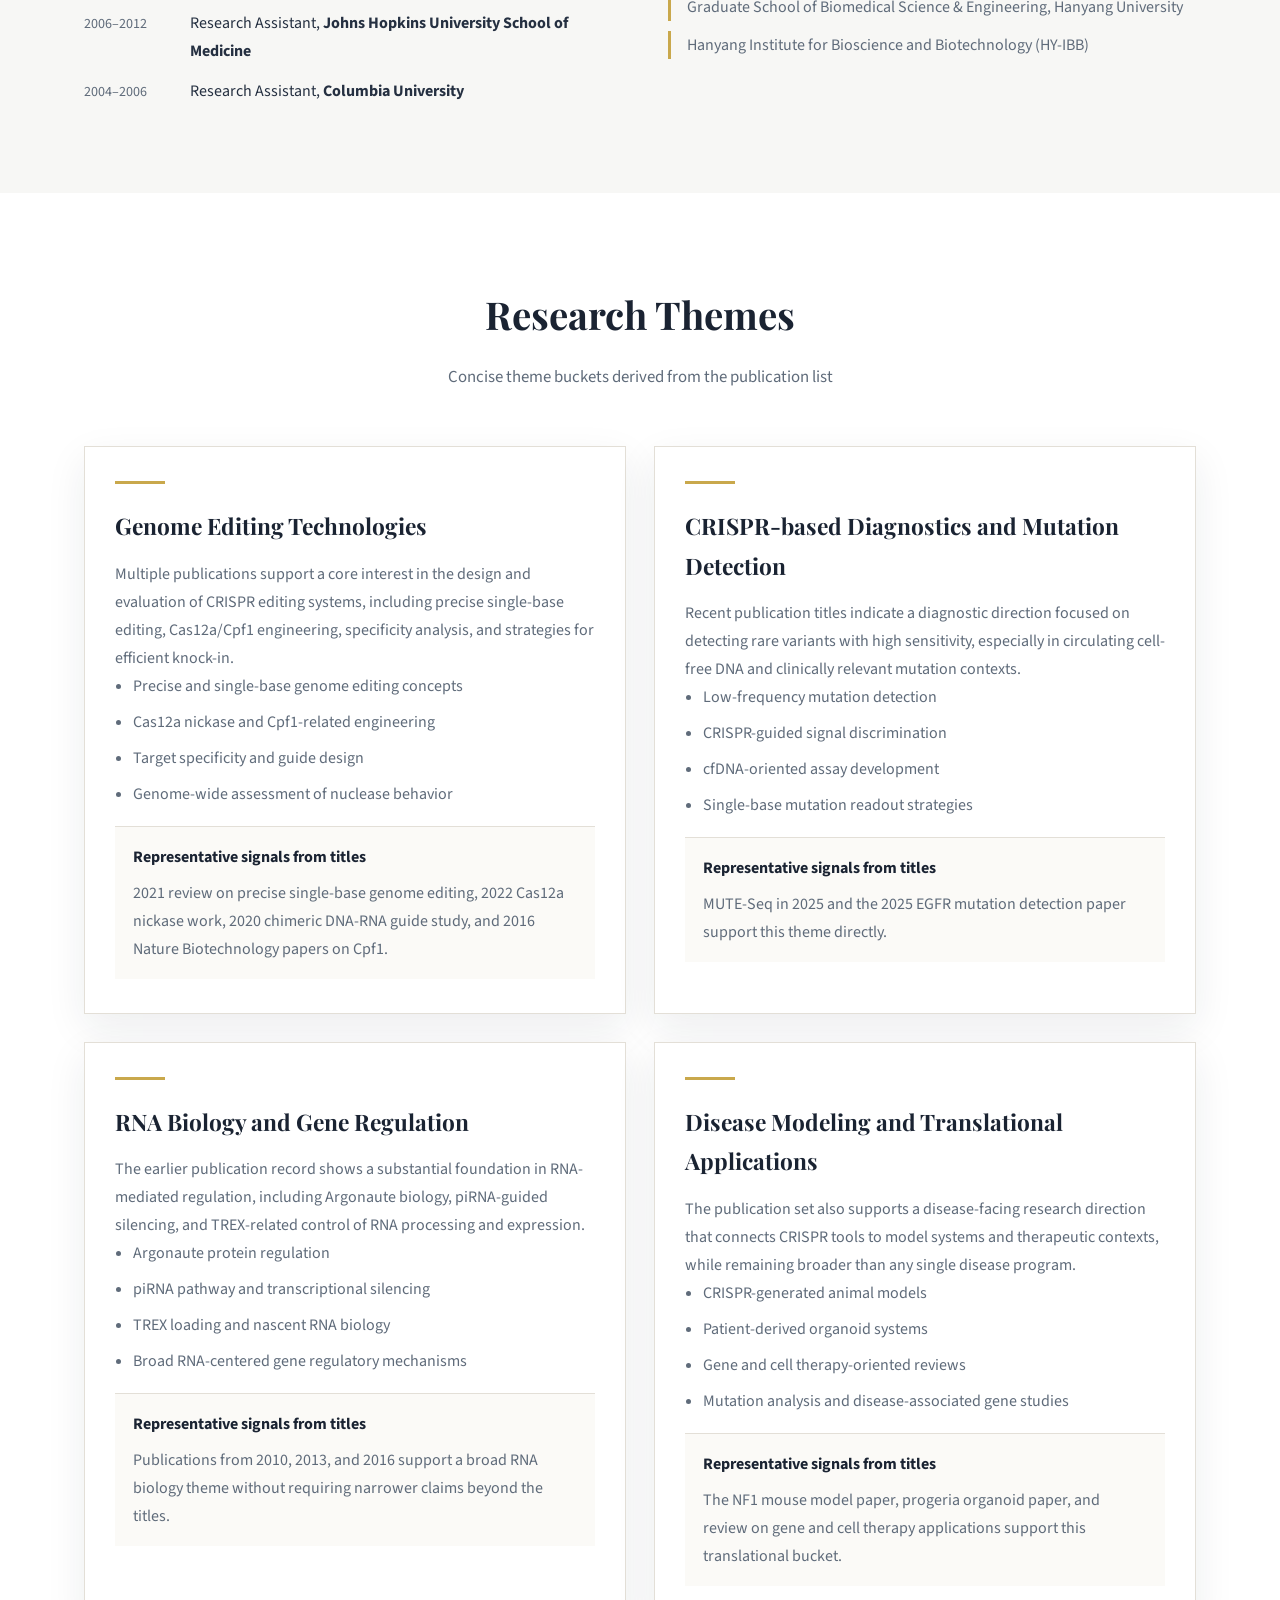
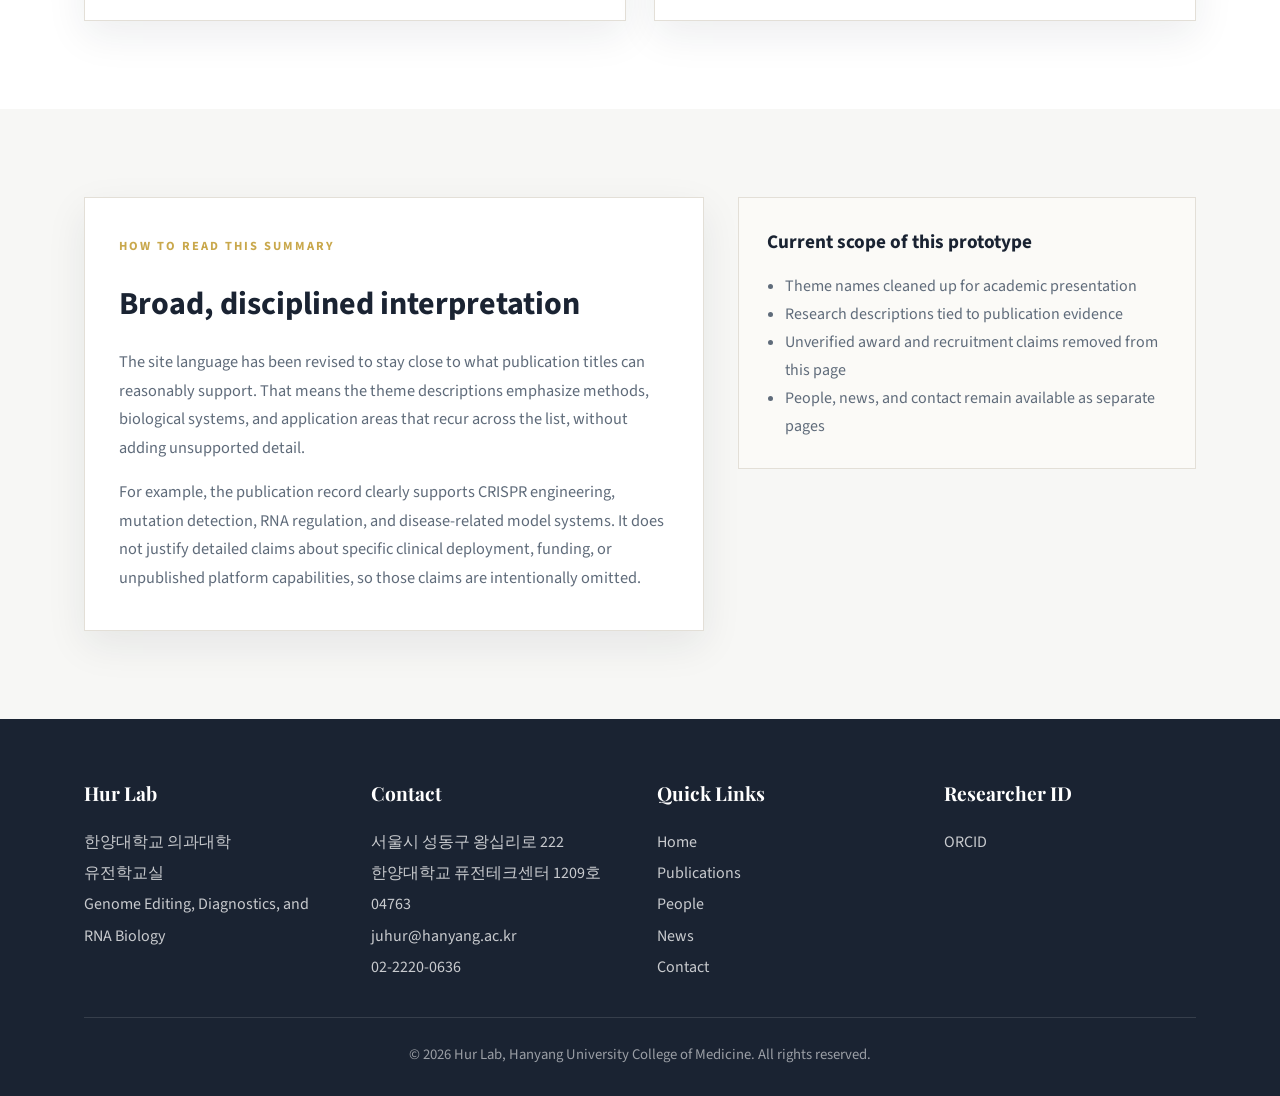
==== commit 1921f8a5: "Add 2026 papers (Nat Chem Biol + Life), remove About eyebrow text" ====
--- a/about.html
+++ b/about.html
@@ -38,7 +38,7 @@
 
     <section class="page-header">
         <div class="container">
-            <div class="eyebrow">ABOUT HUR LAB</div>
+            
             <h1>About Hur Lab</h1>
 
         </div>
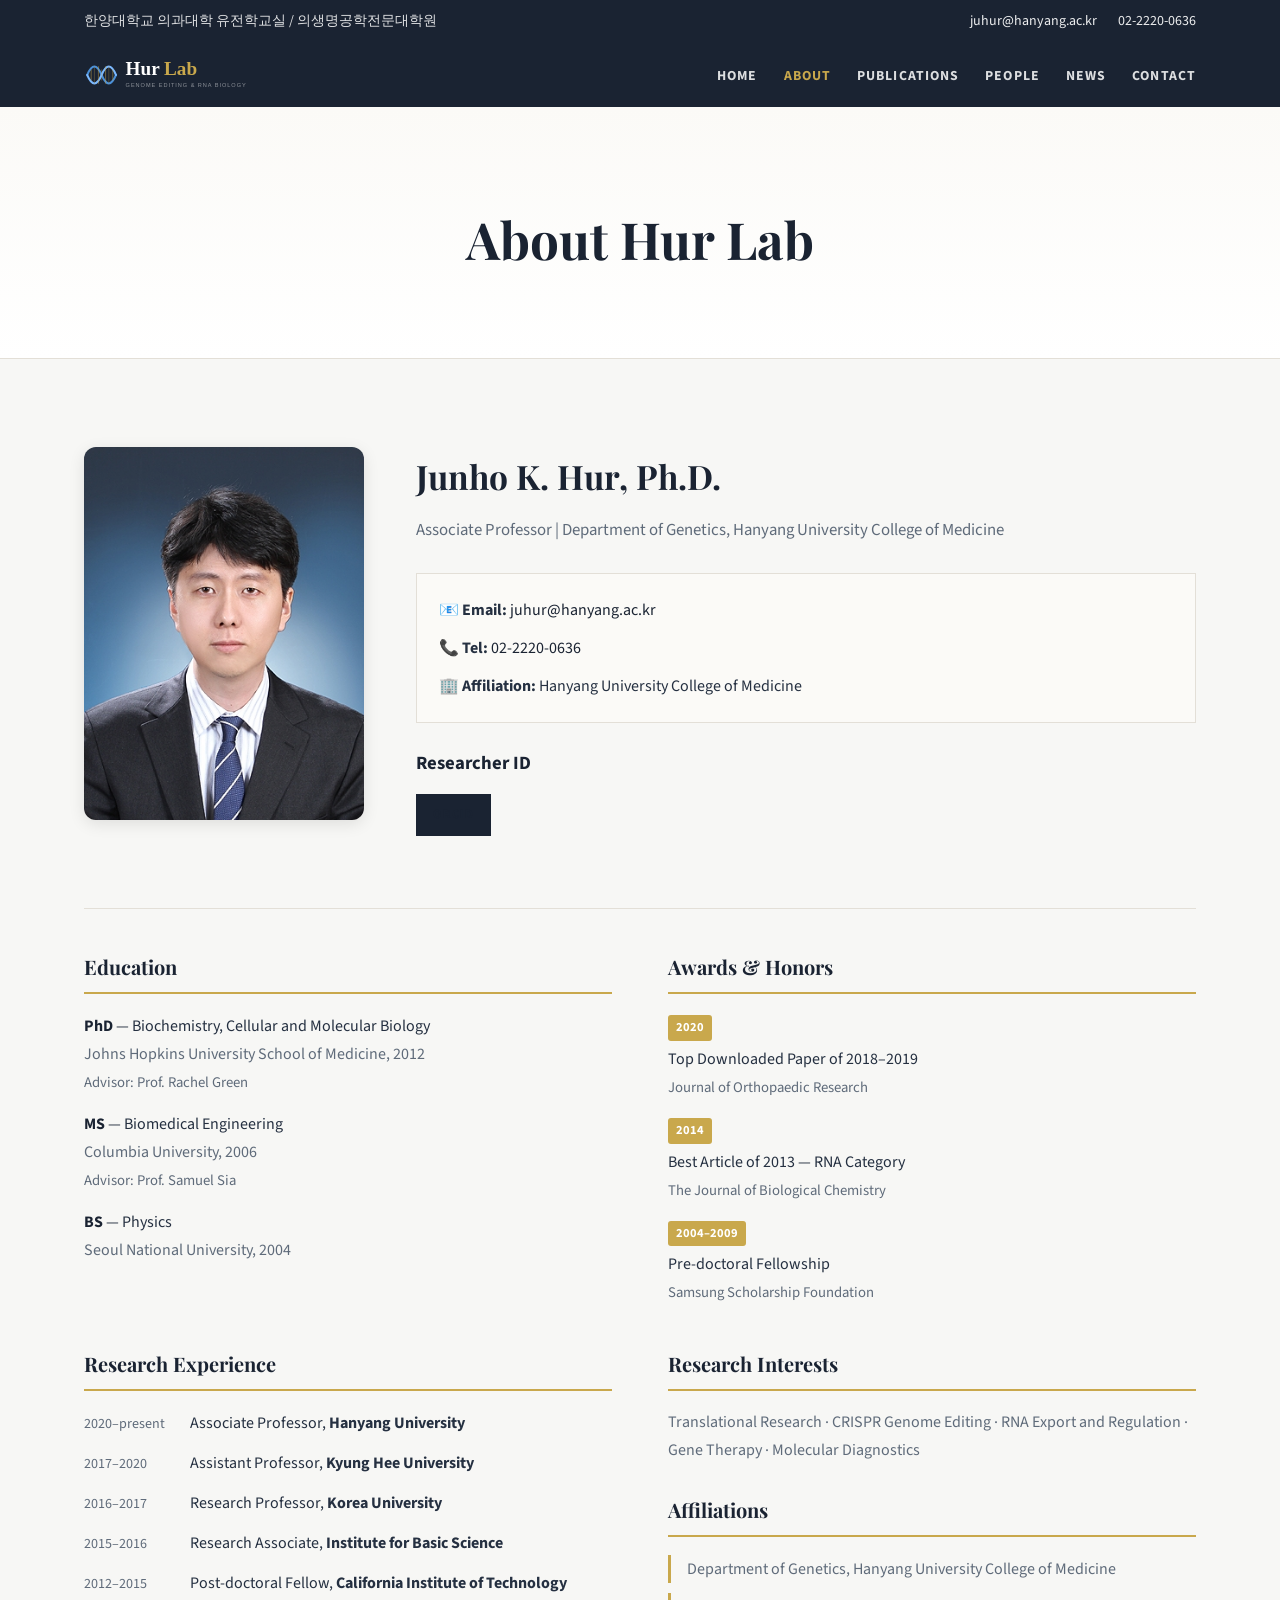
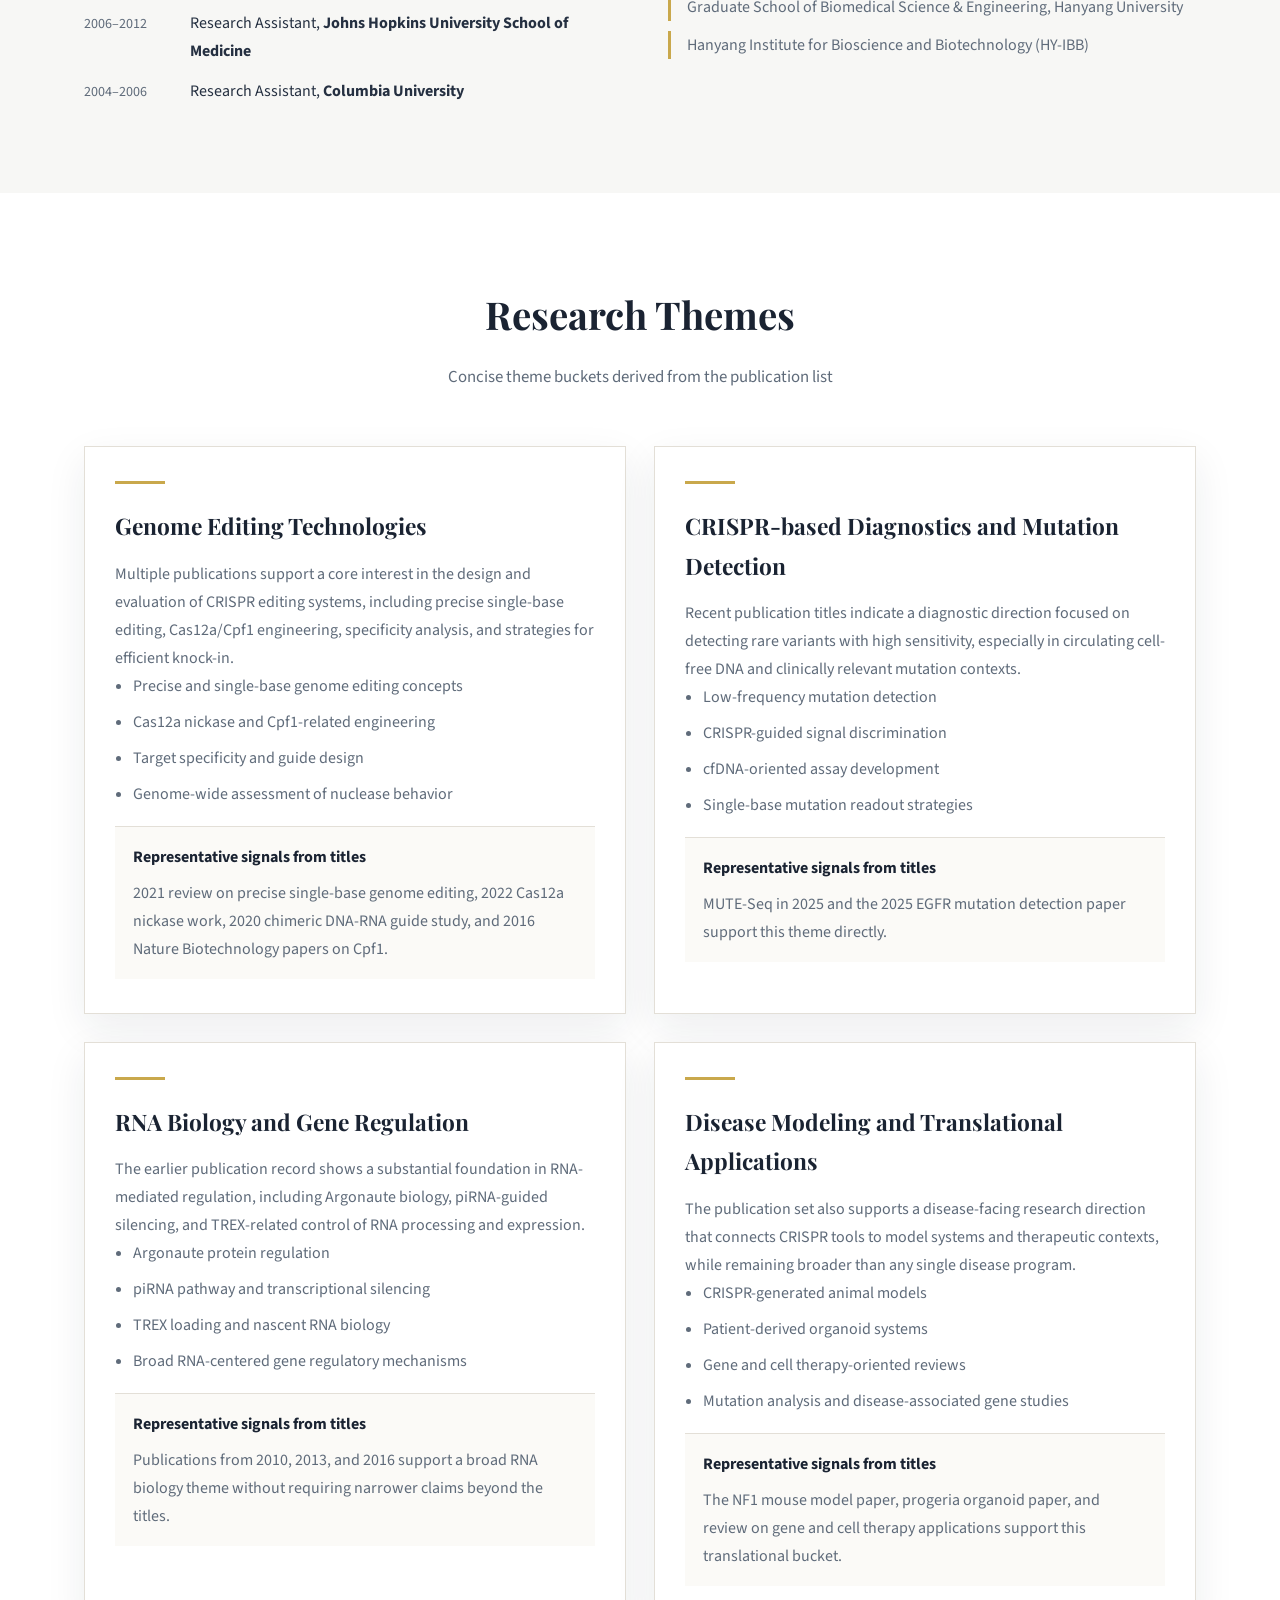
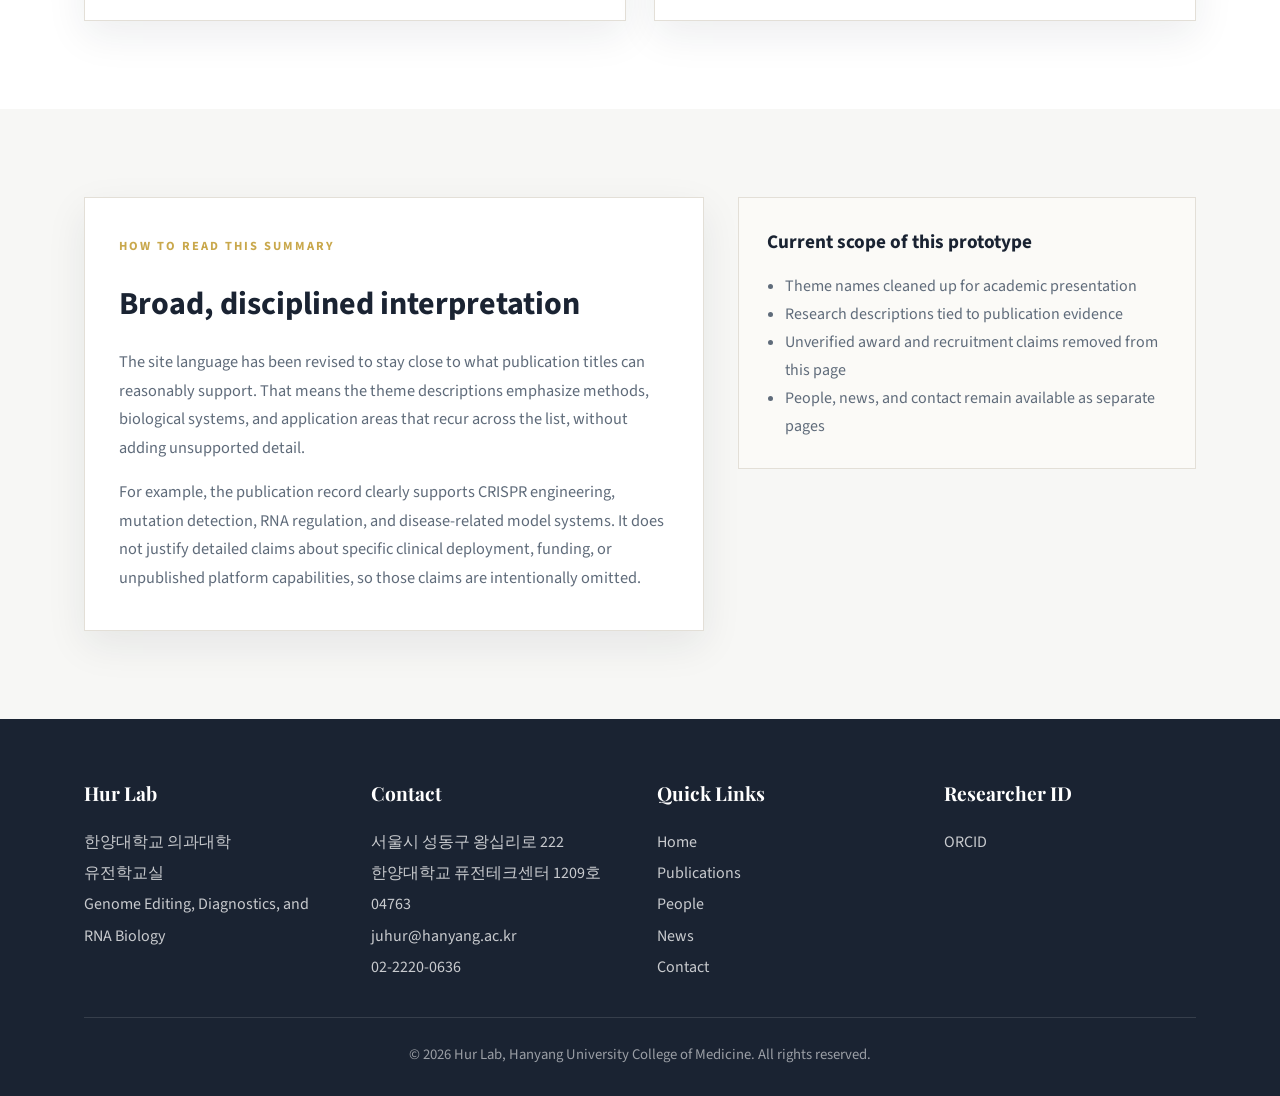
==== commit 5df9fcf0: "Update header: 유전학교실 / 의생명공학전문대학원" ====
--- a/about.html
+++ b/about.html
@@ -10,7 +10,7 @@
     <header>
         <div class="header-top">
             <div class="container">
-                <div>한양대학교 의과대학 유전학교실</div>
+                <div>한양대학교 의과대학 유전학교실 / 의생명공학전문대학원</div>
                 <div>
                     <a href="mailto:juhur@hanyang.ac.kr">juhur@hanyang.ac.kr</a>
                     <a href="tel:02-2220-0636">02-2220-0636</a>
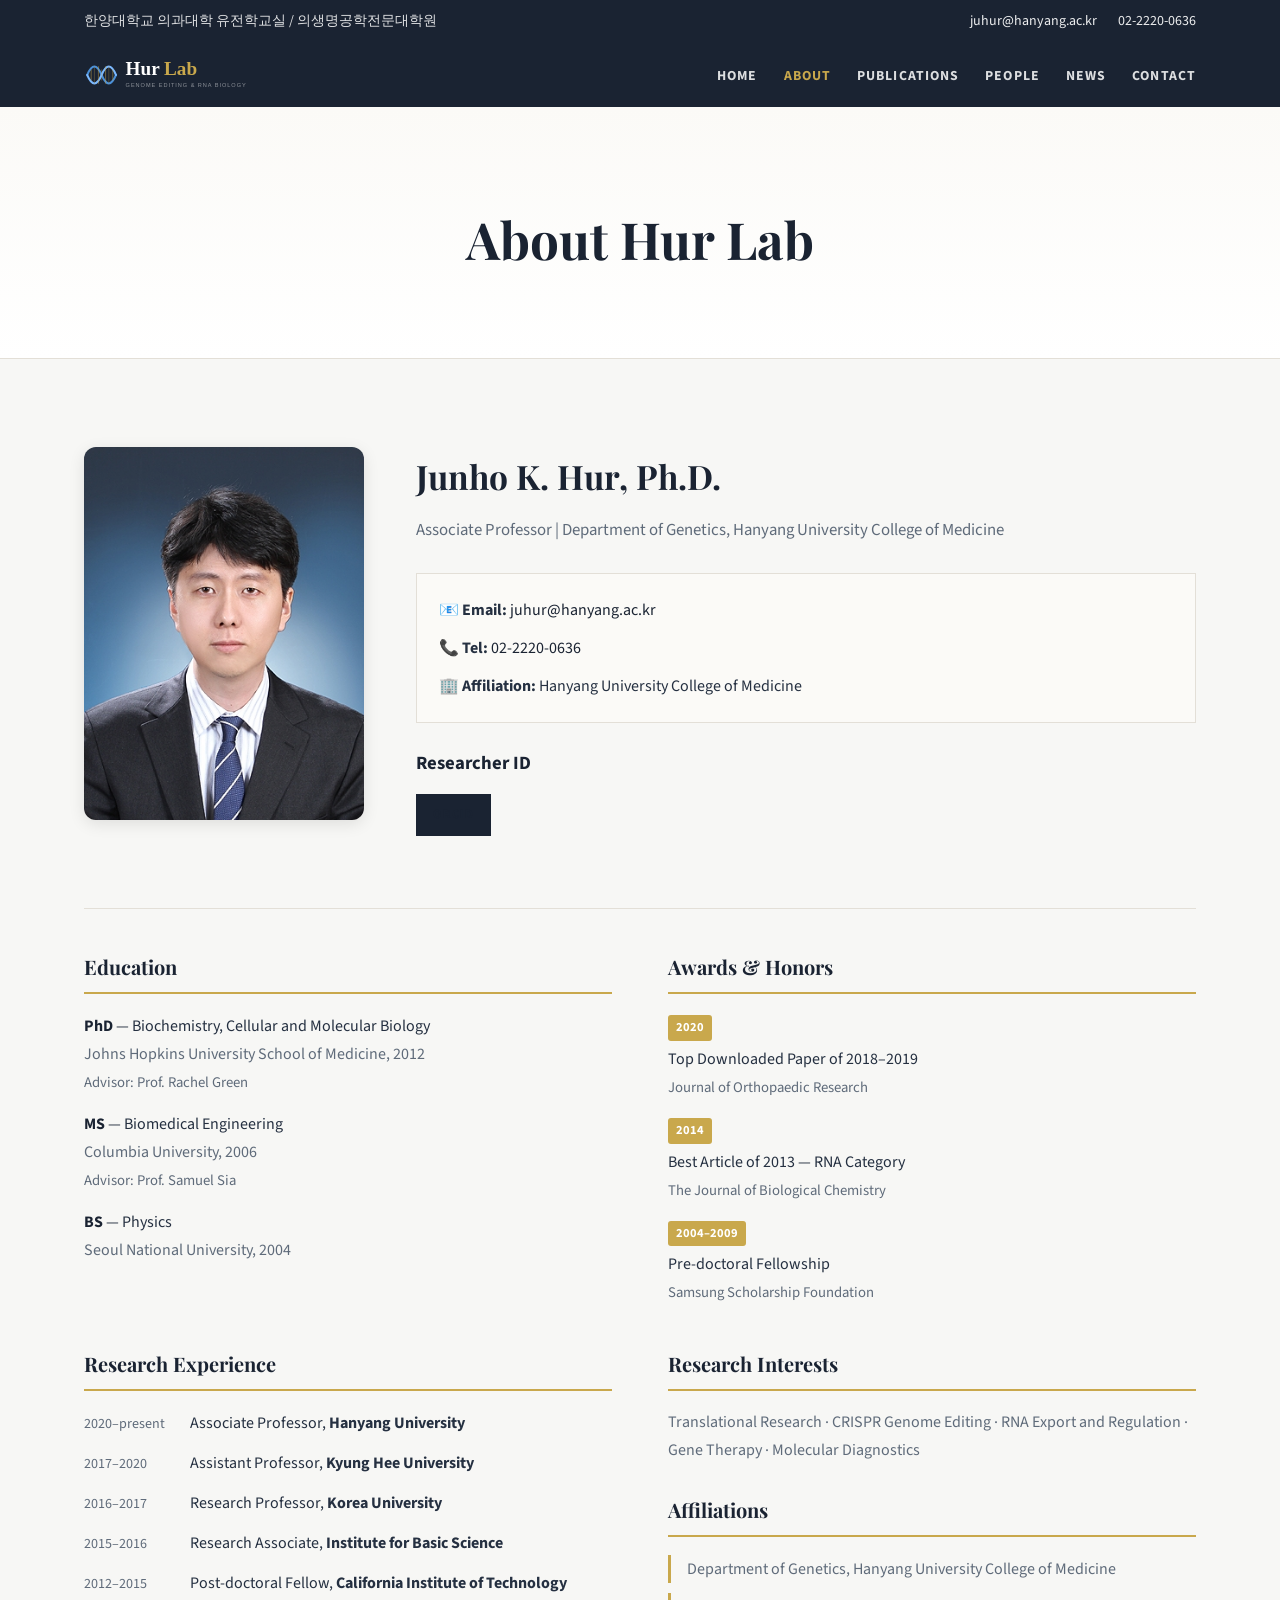
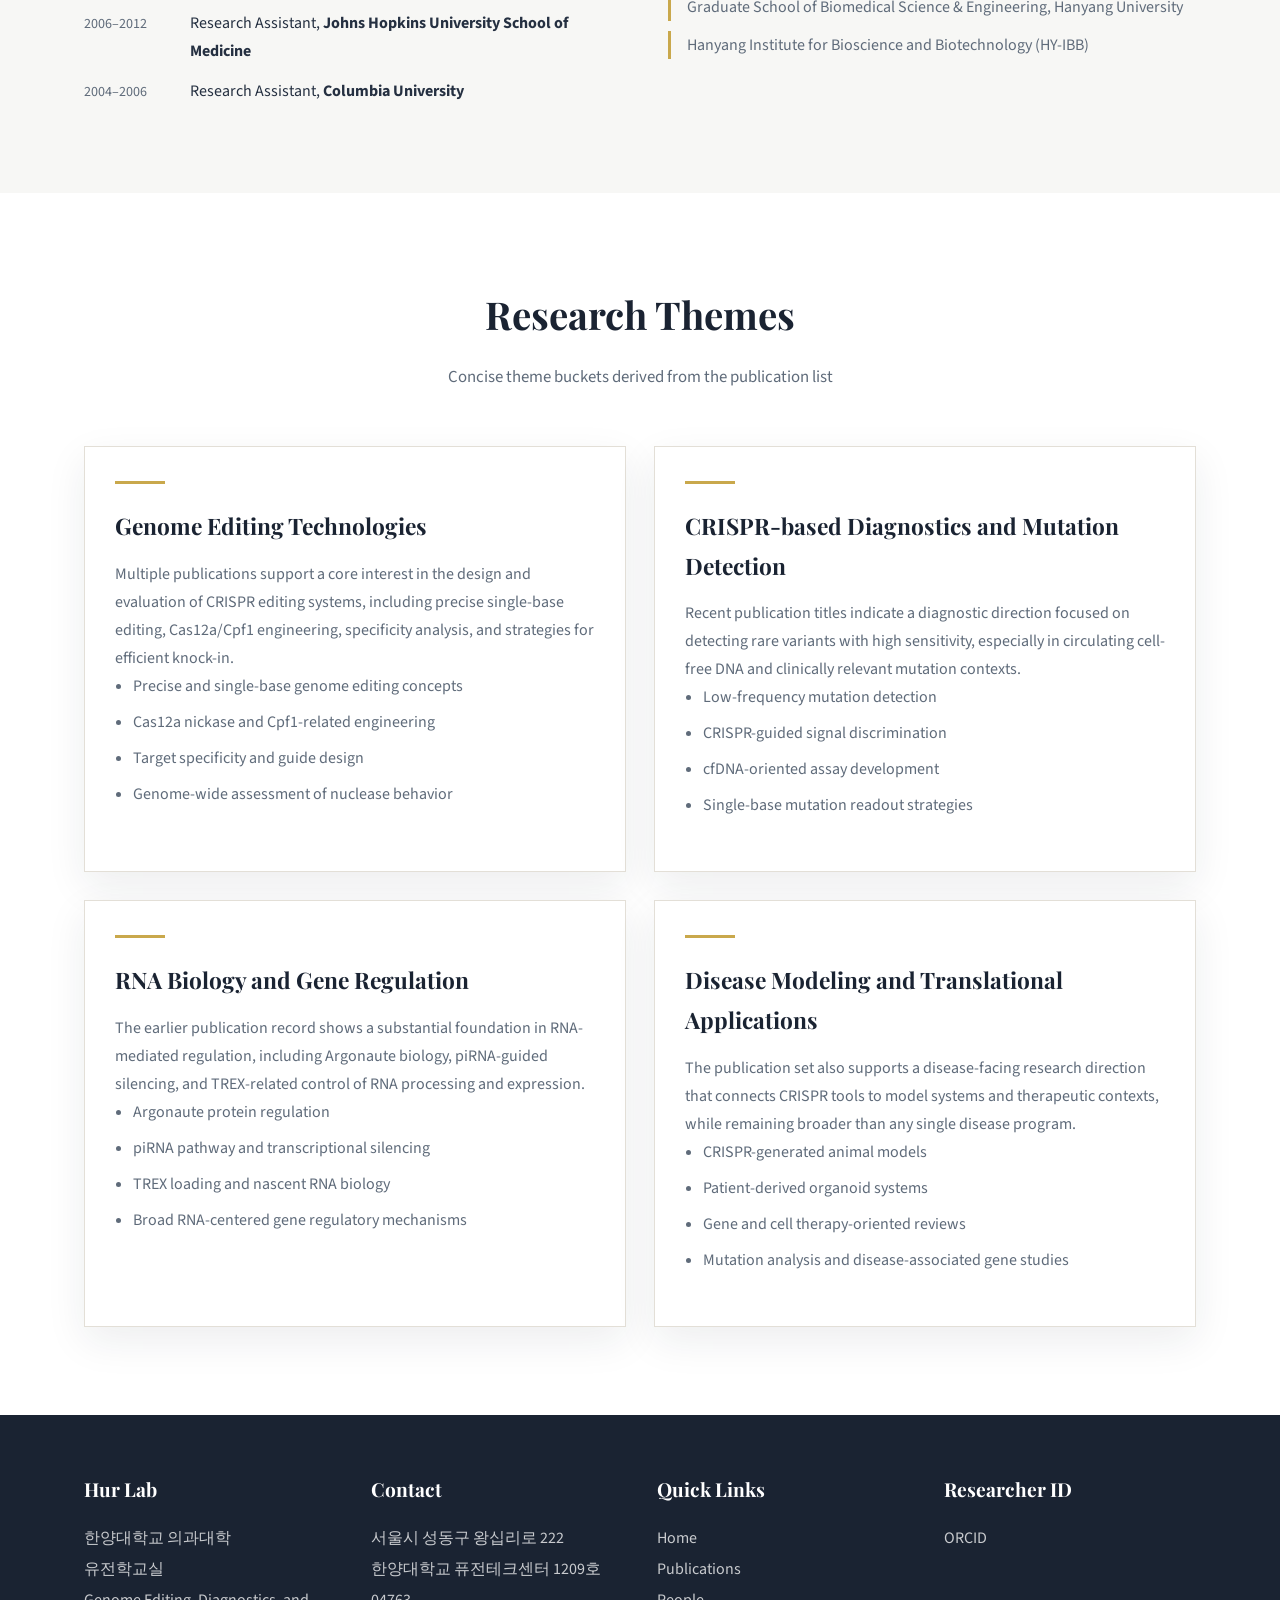
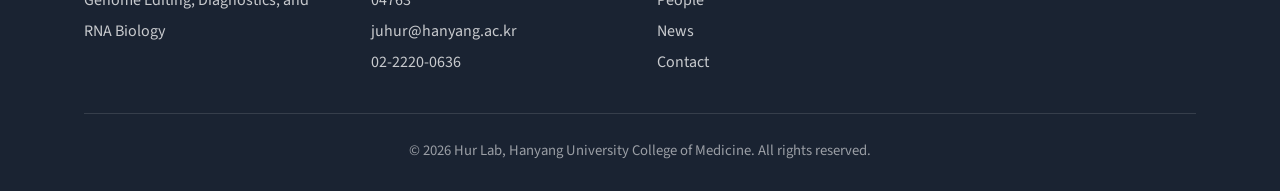
==== commit a569be4a: "Remove AI-generated texts, unify publication format, fix author tags, clean links" ====
--- a/about.html
+++ b/about.html
@@ -189,10 +189,6 @@
                         <li>Target specificity and guide design</li>
                         <li>Genome-wide assessment of nuclease behavior</li>
                     </ul>
-                    <div class="theme-support">
-                        <strong>Representative signals from titles</strong>
-                        2021 review on precise single-base genome editing, 2022 Cas12a nickase work, 2020 chimeric DNA-RNA guide study, and 2016 Nature Biotechnology papers on Cpf1.
-                    </div>
                 </article>
 
                 <article class="research-area">
@@ -205,10 +201,6 @@
                         <li>cfDNA-oriented assay development</li>
                         <li>Single-base mutation readout strategies</li>
                     </ul>
-                    <div class="theme-support">
-                        <strong>Representative signals from titles</strong>
-                        MUTE-Seq in 2025 and the 2025 EGFR mutation detection paper support this theme directly.
-                    </div>
                 </article>
 
                 <article class="research-area">
@@ -221,10 +213,6 @@
                         <li>TREX loading and nascent RNA biology</li>
                         <li>Broad RNA-centered gene regulatory mechanisms</li>
                     </ul>
-                    <div class="theme-support">
-                        <strong>Representative signals from titles</strong>
-                        Publications from 2010, 2013, and 2016 support a broad RNA biology theme without requiring narrower claims beyond the titles.
-                    </div>
                 </article>
 
                 <article class="research-area">
@@ -237,33 +225,7 @@
                         <li>Gene and cell therapy-oriented reviews</li>
                         <li>Mutation analysis and disease-associated gene studies</li>
                     </ul>
-                    <div class="theme-support">
-                        <strong>Representative signals from titles</strong>
-                        The NF1 mouse model paper, progeria organoid paper, and review on gene and cell therapy applications support this translational bucket.
-                    </div>
-                </article>
-            </div>
-        </div>
-    </section>
-
-    <section class="section-light">
-        <div class="container">
-            <div class="split-layout">
-                <div class="overview-box">
-                    <div class="eyebrow">How to read this summary</div>
-                    <h2 style="font-size:2rem; color: var(--navy); margin-bottom: 16px;">Broad, disciplined interpretation</h2>
-                    <p>The site language has been revised to stay close to what publication titles can reasonably support. That means the theme descriptions emphasize methods, biological systems, and application areas that recur across the list, without adding unsupported detail.</p>
-                    <p>For example, the publication record clearly supports CRISPR engineering, mutation detection, RNA regulation, and disease-related model systems. It does not justify detailed claims about specific clinical deployment, funding, or unpublished platform capabilities, so those claims are intentionally omitted.</p>
-                </div>
-                <aside class="side-note">
-                    <h3>Current scope of this prototype</h3>
-                    <ul>
-                        <li>Theme names cleaned up for academic presentation</li>
-                        <li>Research descriptions tied to publication evidence</li>
-                        <li>Unverified award and recruitment claims removed from this page</li>
-                        <li>People, news, and contact remain available as separate pages</li>
-                    </ul>
-                </aside>
+                </article>
             </div>
         </div>
     </section>
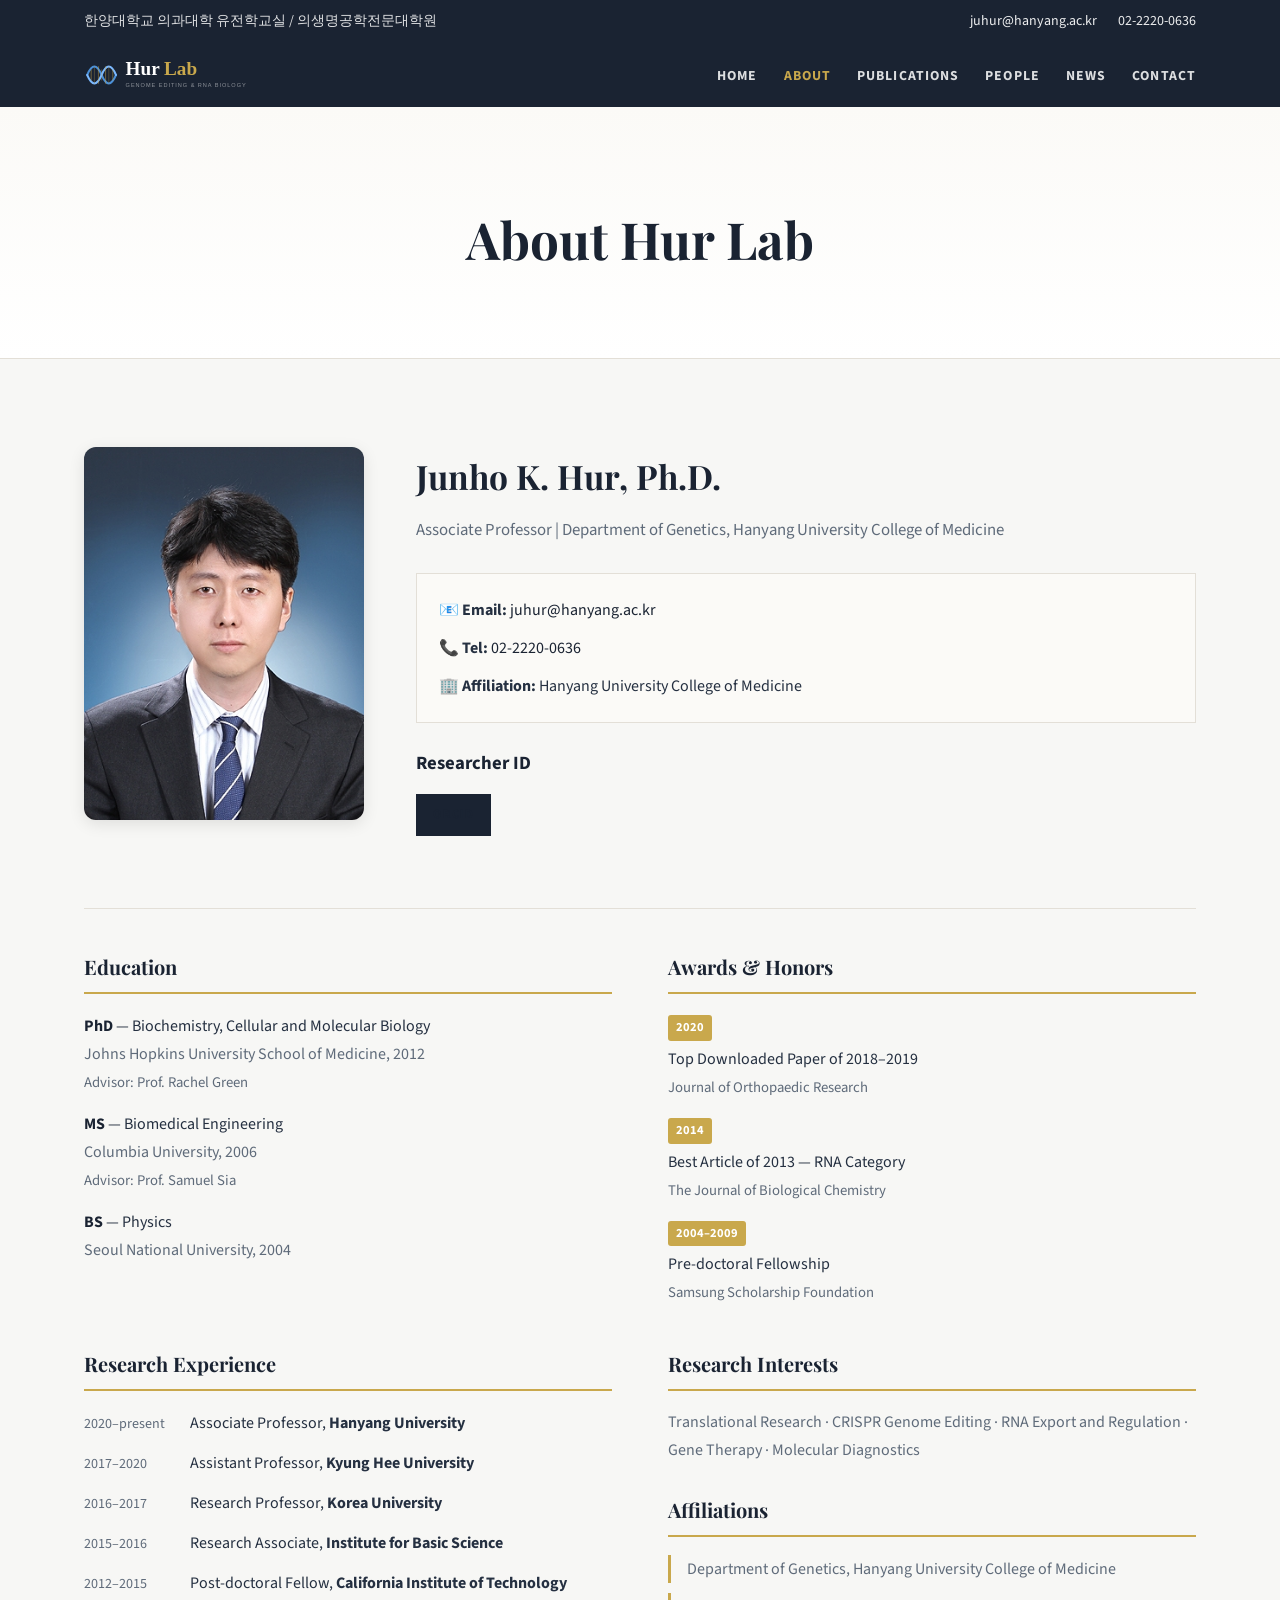
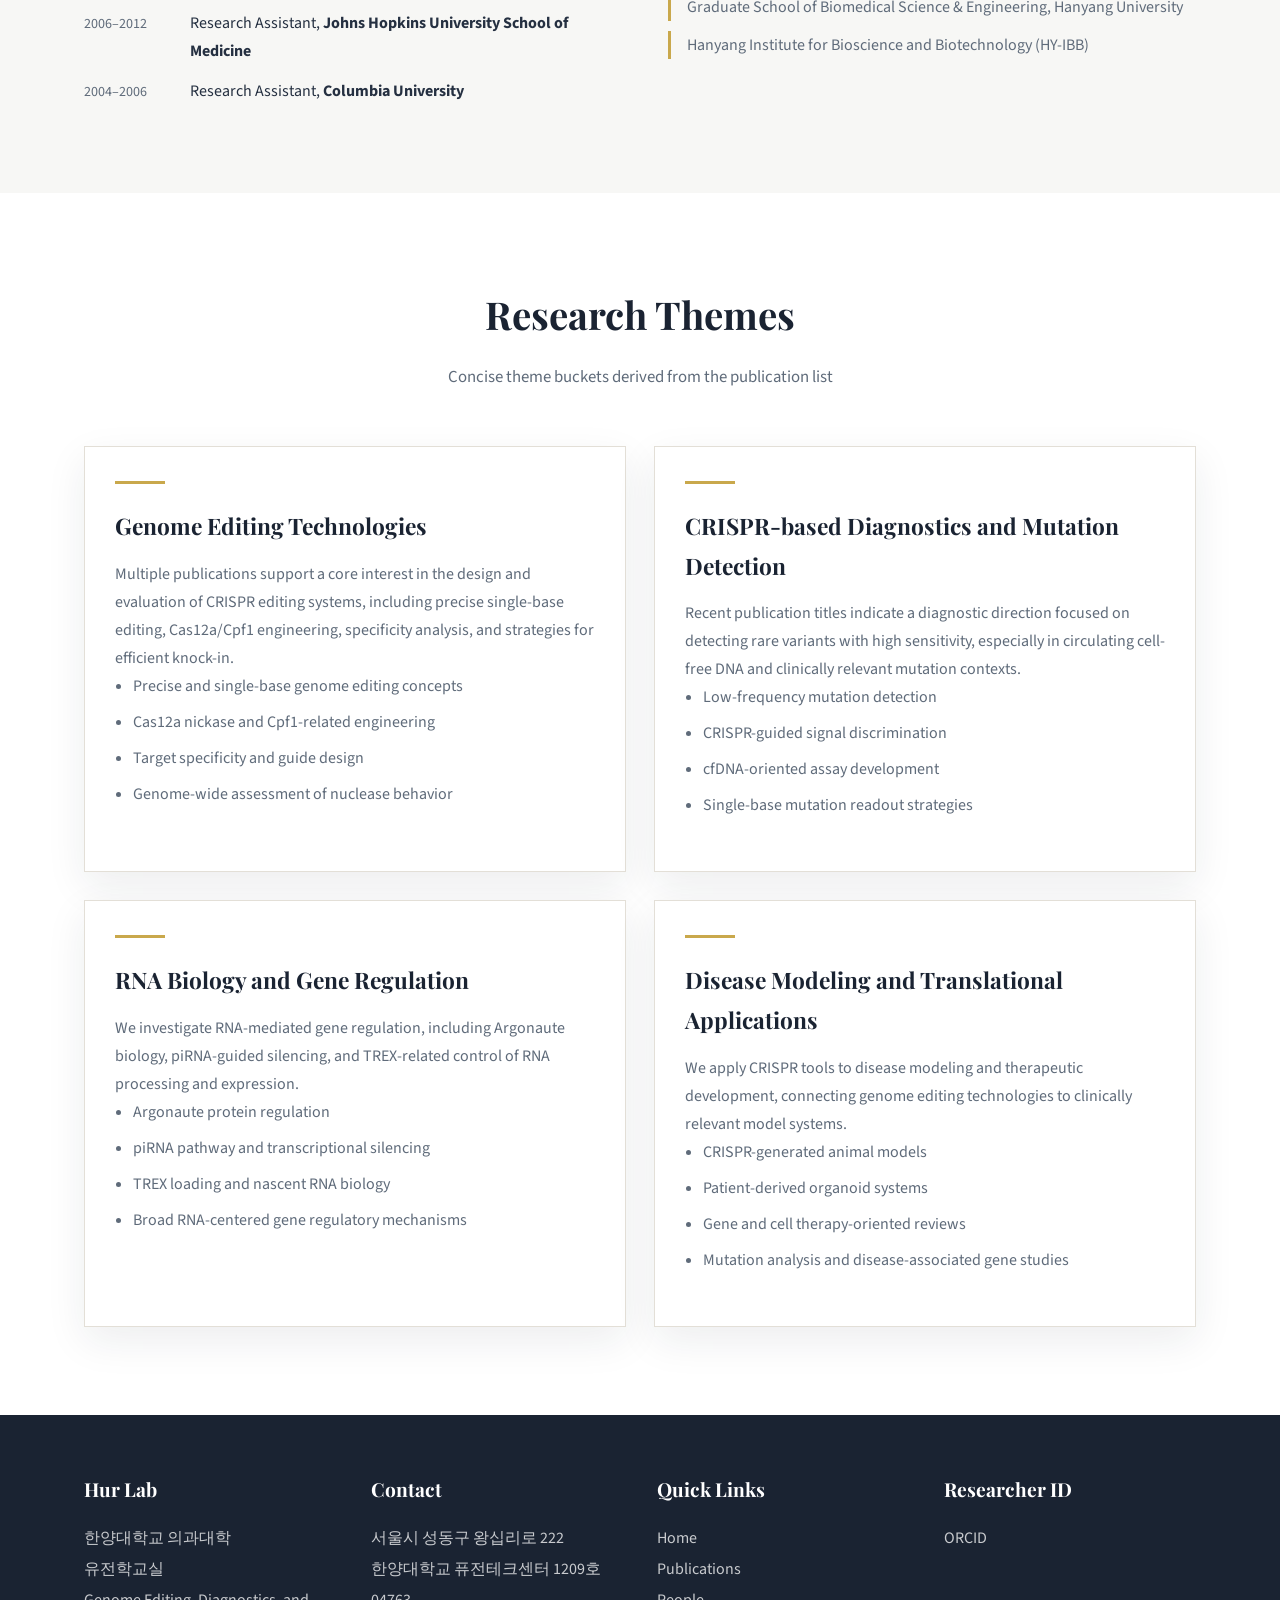
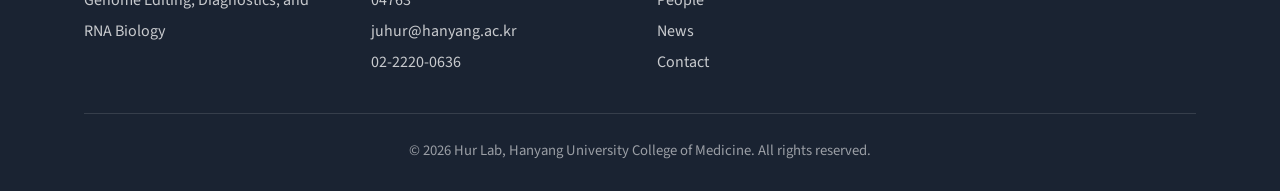
==== commit b6365c43: "Remove remaining AI-generated meta-commentary from index.html and about.html - Replace "The publicat" ====
--- a/about.html
+++ b/about.html
@@ -3,7 +3,24 @@
 <head>
     <meta charset="UTF-8">
     <meta name="viewport" content="width=device-width, initial-scale=1.0">
-    <title>About - Hur Lab</title>
+    <title>About | Hur Lab - Hanyang University</title>
+    
+    <!-- SEO Meta Tags -->
+    <meta name="description" content="Research themes of Hur Lab: Genome Editing Technologies, CRISPR Diagnostics, RNA Biology, and Disease Modeling. Department of Genetics, Hanyang University College of Medicine.">
+    <meta name="keywords" content="Hur Lab research, CRISPR engineering, mutation detection, RNA regulation, disease modeling, 한양대학교 의과대학">
+    <meta name="author" content="Hur Lab, Hanyang University">
+    <meta name="robots" content="index, follow">
+    
+    <!-- Open Graph (Facebook/LinkedIn) -->
+    <meta property="og:title" content="About | Hur Lab - Hanyang University">
+    <meta property="og:description" content="Research themes of Hur Lab: Genome Editing Technologies, CRISPR Diagnostics, RNA Biology, and Disease Modeling. Department of Genetics, Hanyang University College of Medicine.">
+    <meta property="og:type" content="website">
+    <meta property="og:url" content="https://thehurlab.github.io/about.html">
+    
+    <!-- Twitter Card -->
+    <meta name="twitter:card" content="summary">
+    <meta name="twitter:title" content="About | Hur Lab - Hanyang University">
+    <meta name="twitter:description" content="Research themes of Hur Lab: Genome Editing Technologies, CRISPR Diagnostics, RNA Biology, and Disease Modeling. Department of Genetics, Hanyang University College of Medicine.">
     <link rel="stylesheet" href="style.css">
 </head>
 <body>
@@ -206,7 +223,7 @@
                 <article class="research-area">
                     <div class="area-icon"></div>
                     <h3>RNA Biology and Gene Regulation</h3>
-                    <p>The earlier publication record shows a substantial foundation in RNA-mediated regulation, including Argonaute biology, piRNA-guided silencing, and TREX-related control of RNA processing and expression.</p>
+                    <p>We investigate RNA-mediated gene regulation, including Argonaute biology, piRNA-guided silencing, and TREX-related control of RNA processing and expression.</p>
                     <ul>
                         <li>Argonaute protein regulation</li>
                         <li>piRNA pathway and transcriptional silencing</li>
@@ -218,7 +235,7 @@
                 <article class="research-area">
                     <div class="area-icon"></div>
                     <h3>Disease Modeling and Translational Applications</h3>
-                    <p>The publication set also supports a disease-facing research direction that connects CRISPR tools to model systems and therapeutic contexts, while remaining broader than any single disease program.</p>
+                    <p>We apply CRISPR tools to disease modeling and therapeutic development, connecting genome editing technologies to clinically relevant model systems.</p>
                     <ul>
                         <li>CRISPR-generated animal models</li>
                         <li>Patient-derived organoid systems</li>
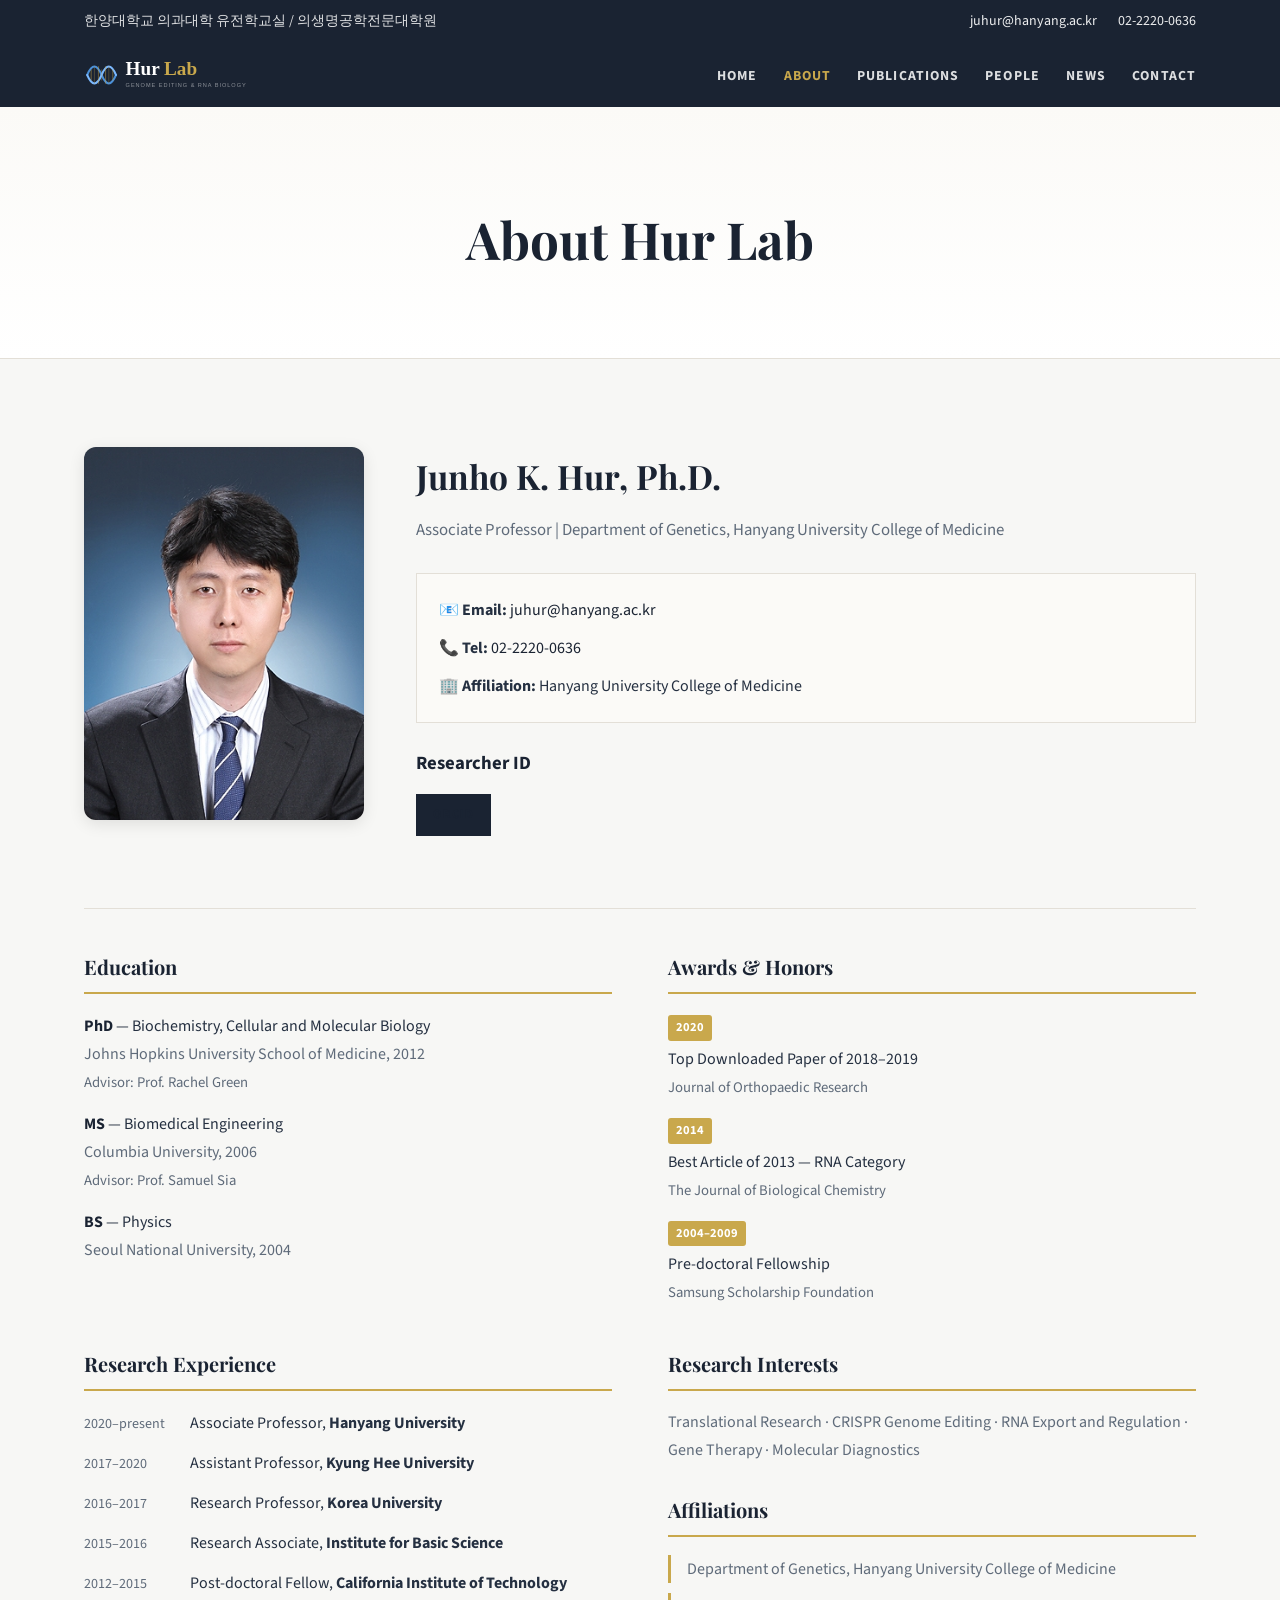
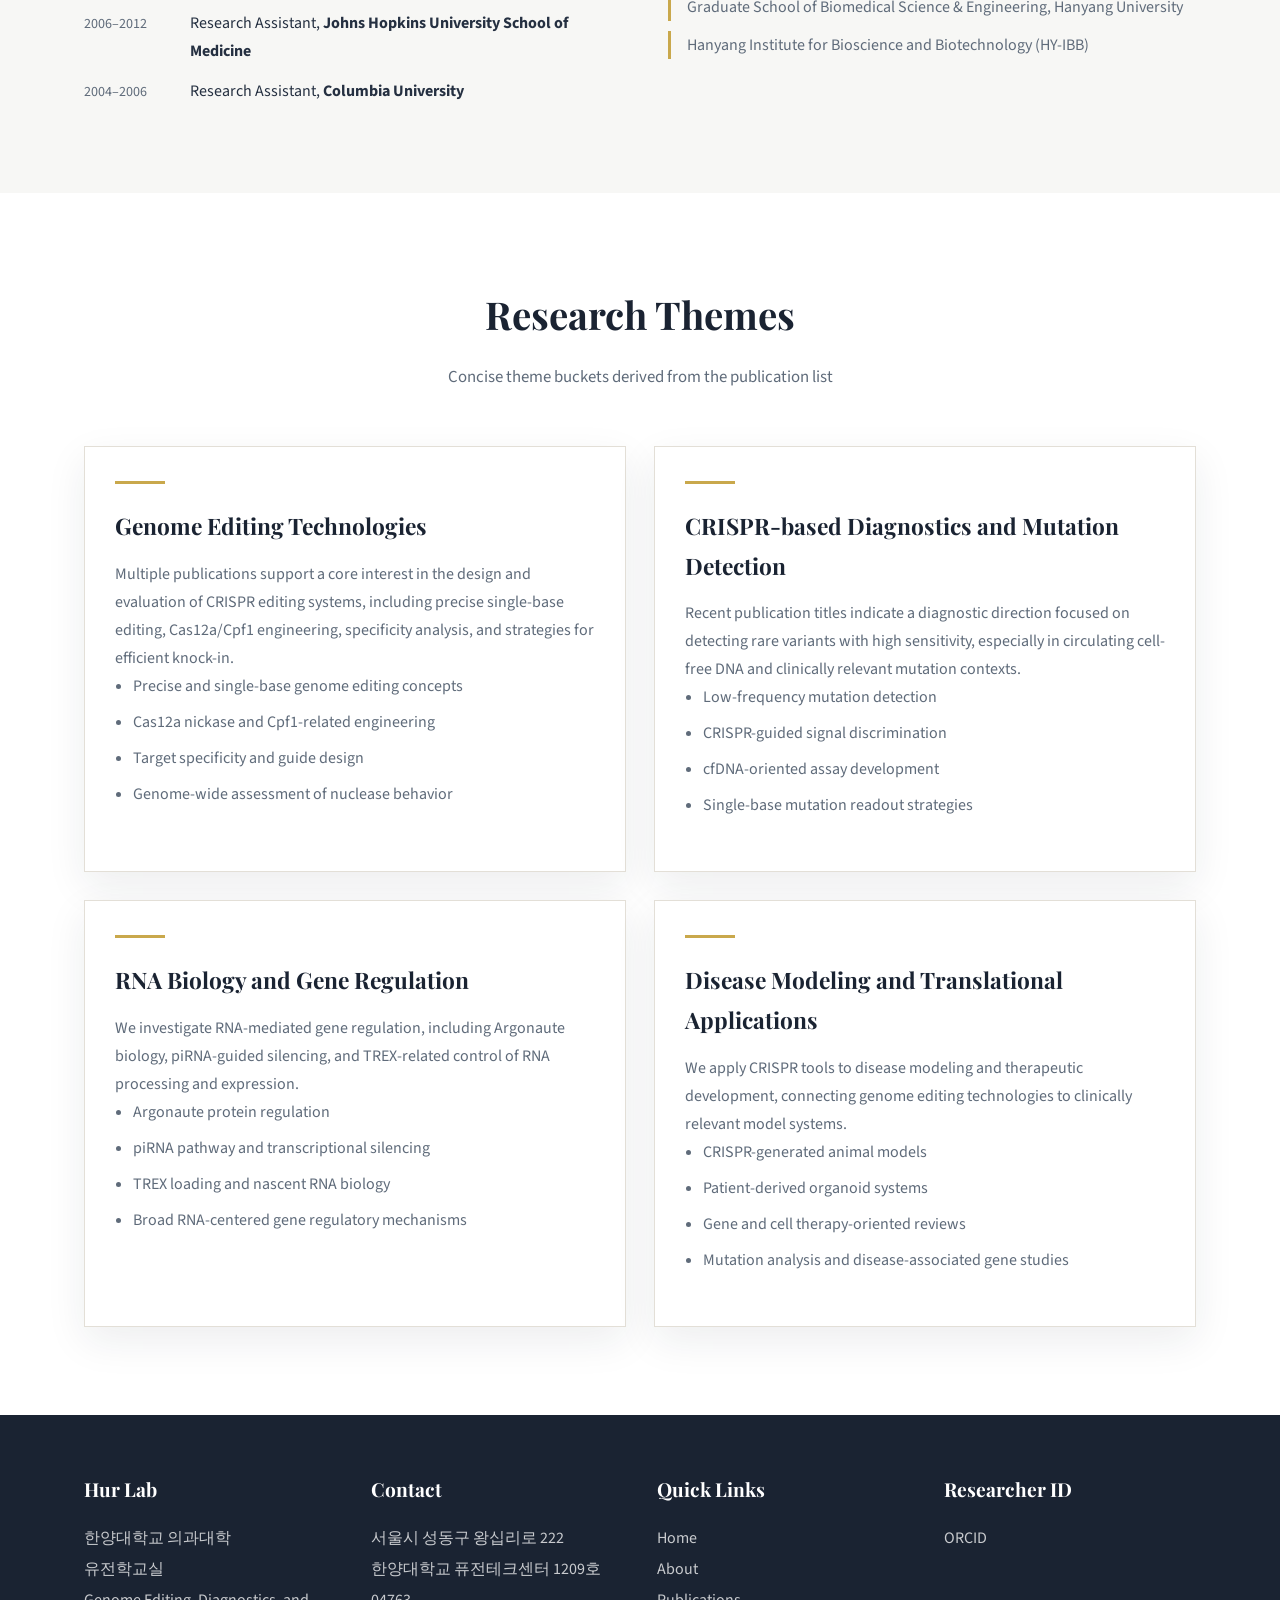
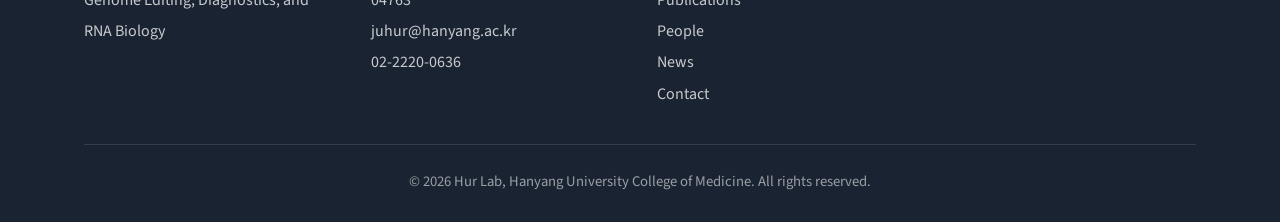
==== commit fc51d28c: "Update site: add 3 PI pubs (68→70), fix footers/copyright, restructure People, refresh News - Public" ====
--- a/about.html
+++ b/about.html
@@ -267,6 +267,7 @@
                 <div class="footer-section">
                     <h3>Quick Links</h3>
                     <a href="index.html">Home</a>
+                    <a href="about.html">About</a>
                     <a href="publications.html">Publications</a>
                     <a href="people.html">People</a>
                     <a href="news.html">News</a>
